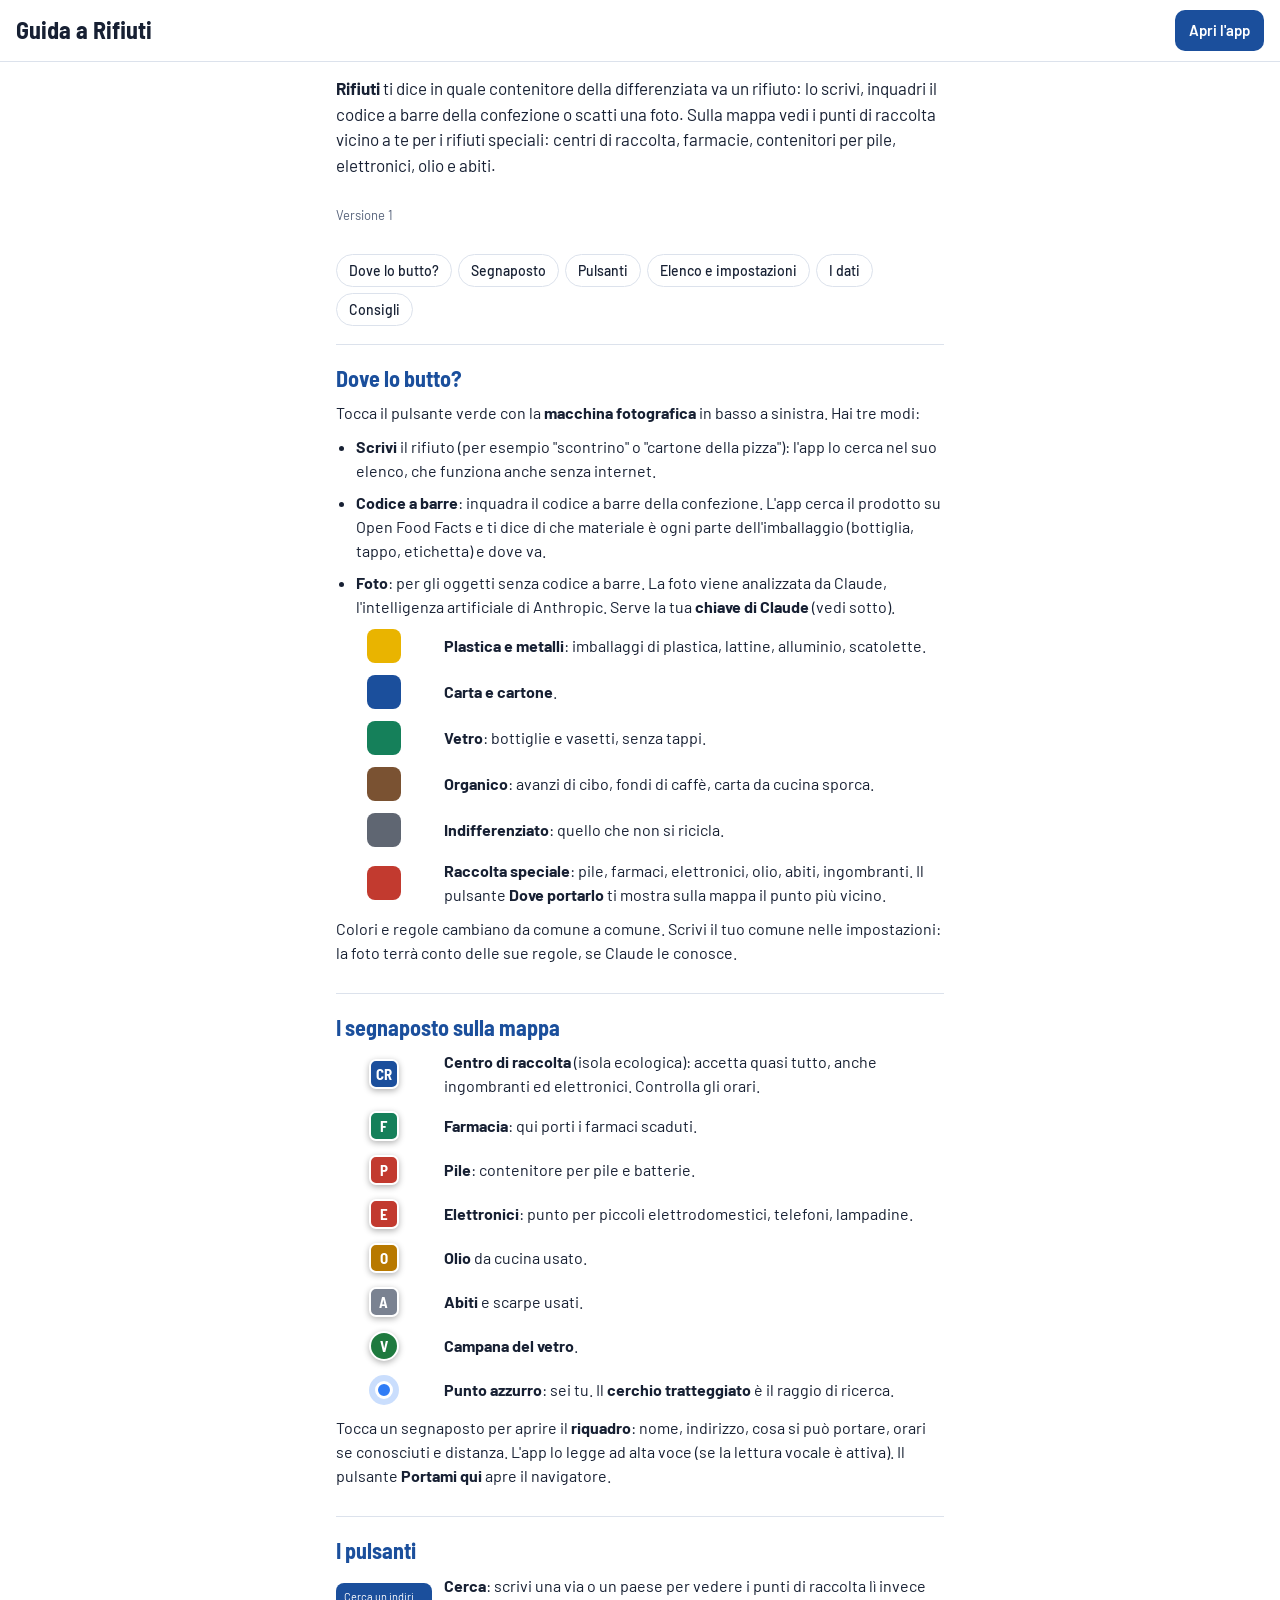
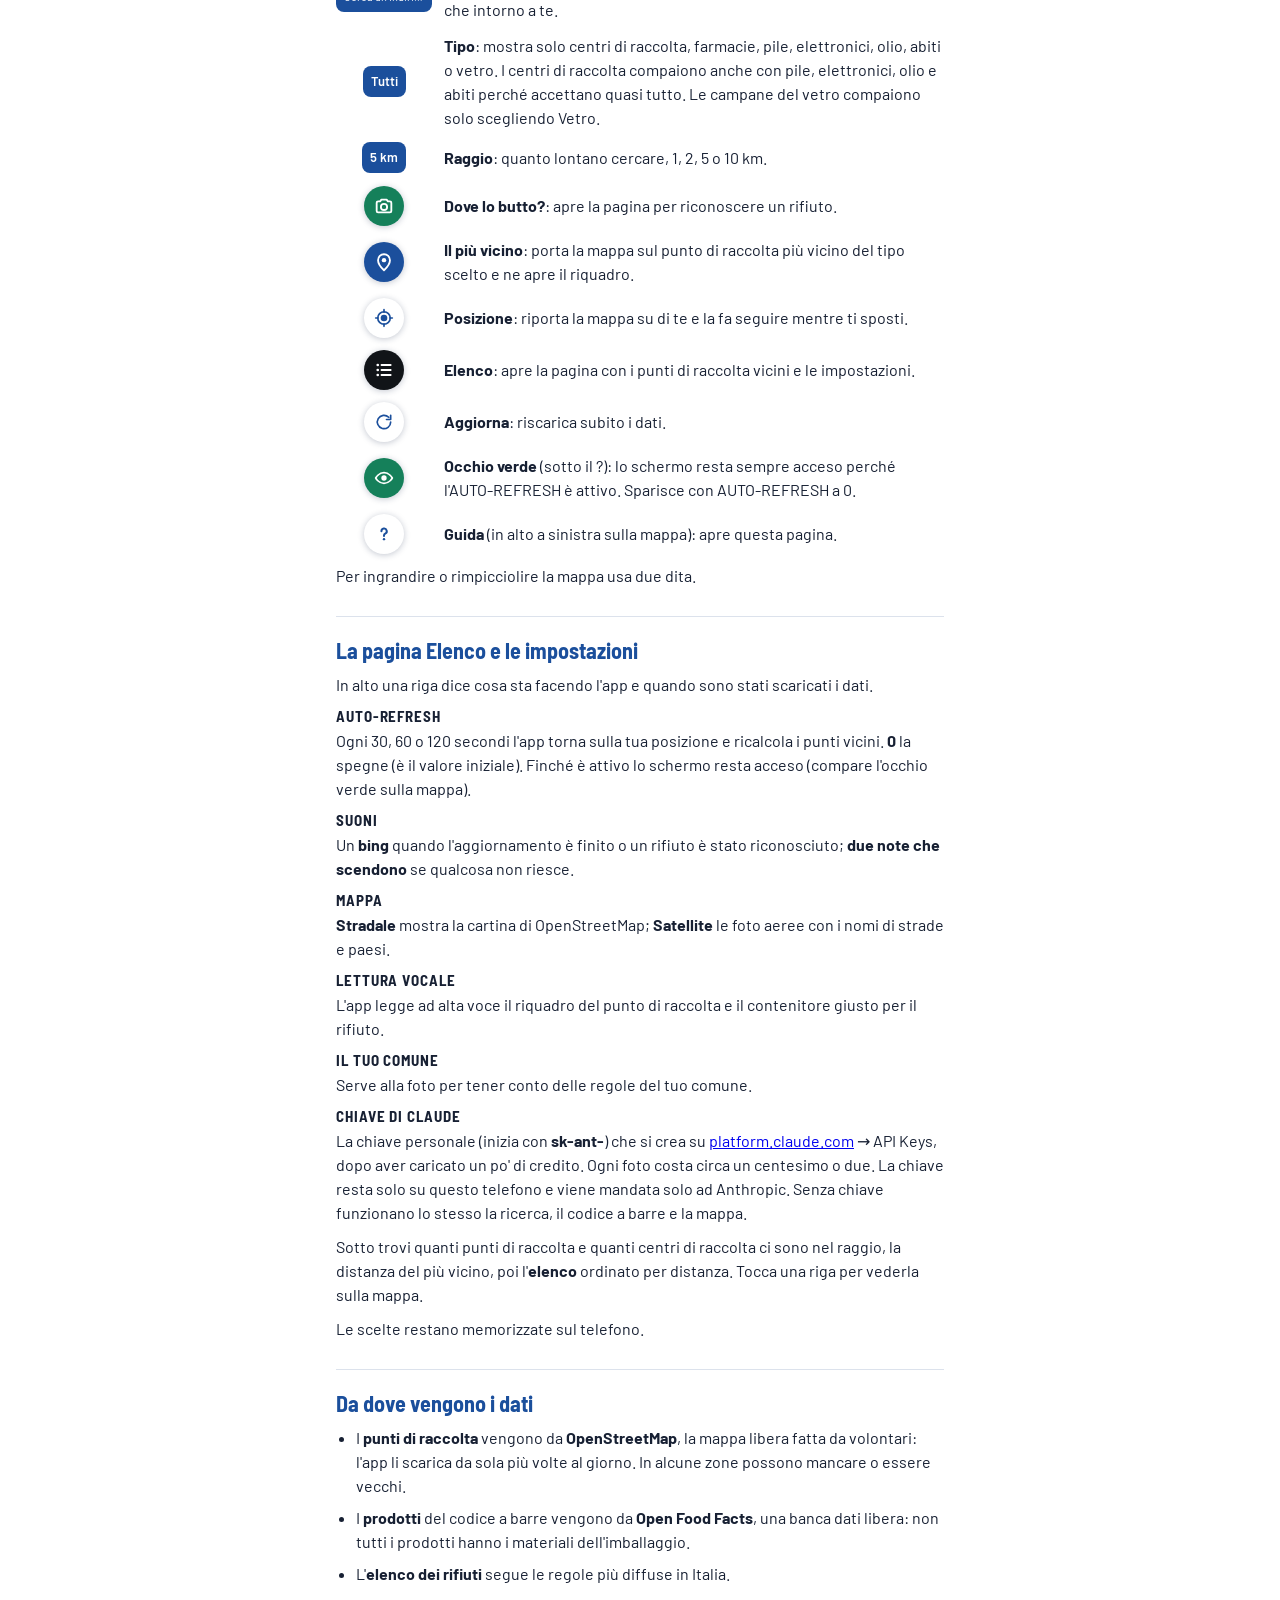
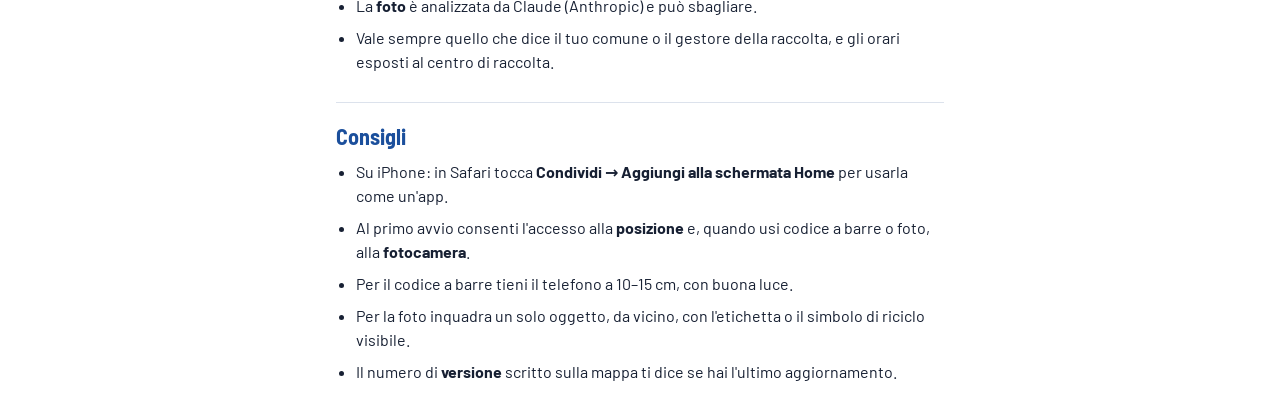
==== guida.html @ 2a696e7e "Versione 1 di Rifiuti: dove lo butto e punti di raccolta Struttura uguale a Colonnine: sito statico " ====
<!doctype html>
<html lang="it">
<head>
  <meta charset="utf-8">
  <meta name="viewport" content="width=device-width, initial-scale=1, viewport-fit=cover">
  <title>Guida a Rifiuti</title>
  <meta name="description" content="Come si usa Rifiuti: dove lo butto, segnaposto, pulsanti, impostazioni e provenienza dei dati">
  <meta name="theme-color" content="#1b4f9c">
  <link rel="icon" href="icon.svg" type="image/svg+xml">
  <link rel="apple-touch-icon" href="apple-touch-icon.png">
  <link rel="preconnect" href="https://fonts.googleapis.com">
  <link rel="preconnect" href="https://fonts.gstatic.com" crossorigin>
  <link rel="stylesheet" href="https://fonts.googleapis.com/css2?family=Barlow+Semi+Condensed:wght@600;700&family=Barlow:wght@400;500;600&display=swap">
  <link rel="stylesheet" href="style.css?v=1">
  <style>
    html, body { height: auto; }
    body { background: var(--superficie); }
    .pagina-guida .pannello-testa { position: sticky; top: 0; background: var(--superficie); z-index: 10; }
    .pagina-guida .pannello-corpo { overflow: visible; }
    .apri-app { display: inline-block; padding: 10px 14px; border-radius: 10px; background: var(--blu); color: var(--su-colore); text-decoration: none; font-weight: 600; }
  </style>
</head>
<body>
  <div class="pagina-guida">
    <header class="pannello-testa">
      <h2>Guida a Rifiuti</h2>
      <a class="apri-app" href="./">Apri l'app</a>
    </header>
    <div class="pannello-corpo guida-corpo">
        <p class="g-intro"><b>Rifiuti</b> ti dice in quale contenitore della differenziata va un rifiuto: lo scrivi, inquadri il codice a barre
          della confezione o scatti una foto. Sulla mappa vedi i punti di raccolta vicino a te per i rifiuti speciali:
          centri di raccolta, farmacie, contenitori per pile, elettronici, olio e abiti.</p>
        <p class="g-versione" id="guida-versione"></p>

        <nav class="g-indice" aria-label="Argomenti">
          <a href="#g-butto">Dove lo butto?</a><a href="#g-mappa">Segnaposto</a><a href="#g-pulsanti">Pulsanti</a>
          <a href="#g-elenco">Elenco e impostazioni</a><a href="#g-dati">I dati</a><a href="#g-consigli">Consigli</a>
        </nav>

        <section id="g-butto">
          <h3>Dove lo butto?</h3>
          <p>Tocca il pulsante verde con la <b>macchina fotografica</b> in basso a sinistra. Hai tre modi:</p>
          <ul class="g-punti">
            <li><b>Scrivi</b> il rifiuto (per esempio "scontrino" o "cartone della pizza"): l'app lo cerca nel suo elenco, che funziona anche senza internet.</li>
            <li><b>Codice a barre</b>: inquadra il codice a barre della confezione. L'app cerca il prodotto su Open Food Facts e ti dice di che materiale è ogni parte dell'imballaggio (bottiglia, tappo, etichetta) e dove va.</li>
            <li><b>Foto</b>: per gli oggetti senza codice a barre. La foto viene analizzata da Claude, l'intelligenza artificiale di Anthropic. Serve la tua <b>chiave di Claude</b> (vedi sotto).</li>
          </ul>
          <ul class="g-lista">
            <li><span class="g-segno"><span class="g-bin plastica"></span></span><div><b>Plastica e metalli</b>: imballaggi di plastica, lattine, alluminio, scatolette.</div></li>
            <li><span class="g-segno"><span class="g-bin carta"></span></span><div><b>Carta e cartone</b>.</div></li>
            <li><span class="g-segno"><span class="g-bin vetro"></span></span><div><b>Vetro</b>: bottiglie e vasetti, senza tappi.</div></li>
            <li><span class="g-segno"><span class="g-bin organico"></span></span><div><b>Organico</b>: avanzi di cibo, fondi di caffè, carta da cucina sporca.</div></li>
            <li><span class="g-segno"><span class="g-bin indiff"></span></span><div><b>Indifferenziato</b>: quello che non si ricicla.</div></li>
            <li><span class="g-segno"><span class="g-bin speciale"></span></span><div><b>Raccolta speciale</b>: pile, farmaci, elettronici, olio, abiti, ingombranti. Il pulsante <b>Dove portarlo</b> ti mostra sulla mappa il punto più vicino.</div></li>
          </ul>
          <p>Colori e regole cambiano da comune a comune. Scrivi il tuo comune nelle impostazioni: la foto terrà conto delle sue regole, se Claude le conosce.</p>
        </section>

        <section id="g-mappa">
          <h3>I segnaposto sulla mappa</h3>
          <ul class="g-lista">
            <li><span class="g-segno"><span class="mk tipo blu">CR</span></span><div><b>Centro di raccolta</b> (isola ecologica): accetta quasi tutto, anche ingombranti ed elettronici. Controlla gli orari.</div></li>
            <li><span class="g-segno"><span class="mk tipo verde">F</span></span><div><b>Farmacia</b>: qui porti i farmaci scaduti.</div></li>
            <li><span class="g-segno"><span class="mk tipo rosso">P</span></span><div><b>Pile</b>: contenitore per pile e batterie.</div></li>
            <li><span class="g-segno"><span class="mk tipo rosso">E</span></span><div><b>Elettronici</b>: punto per piccoli elettrodomestici, telefoni, lampadine.</div></li>
            <li><span class="g-segno"><span class="mk tipo giallo">O</span></span><div><b>Olio</b> da cucina usato.</div></li>
            <li><span class="g-segno"><span class="mk tipo grigio">A</span></span><div><b>Abiti</b> e scarpe usati.</div></li>
            <li><span class="g-segno"><span class="mk tipo vetro">V</span></span><div><b>Campana del vetro</b>.</div></li>
            <li><span class="g-segno"><span class="io"></span></span><div><b>Punto azzurro</b>: sei tu. Il <b>cerchio tratteggiato</b> è il raggio di ricerca.</div></li>
          </ul>
          <p>Tocca un segnaposto per aprire il <b>riquadro</b>: nome, indirizzo, cosa si può portare, orari se conosciuti e distanza.
            L'app lo legge ad alta voce (se la lettura vocale è attiva). Il pulsante <b>Portami qui</b> apre il navigatore.</p>
        </section>

        <section id="g-pulsanti">
          <h3>I pulsanti</h3>
          <ul class="g-lista">
            <li><span class="g-segno"><span class="g-barra">Cerca un indirizzo…</span></span><div><b>Cerca</b>: scrivi una via o un paese per vedere i punti di raccolta lì invece che intorno a te.</div></li>
            <li><span class="g-segno"><span class="g-barra corto">Tutti</span></span><div><b>Tipo</b>: mostra solo centri di raccolta, farmacie, pile, elettronici, olio, abiti o vetro. I centri di raccolta compaiono anche con pile, elettronici, olio e abiti perché accettano quasi tutto. Le campane del vetro compaiono solo scegliendo Vetro.</div></li>
            <li><span class="g-segno"><span class="g-barra corto">5 km</span></span><div><b>Raggio</b>: quanto lontano cercare, 1, 2, 5 o 10 km.</div></li>
            <li><span class="g-segno"><span class="g-fab verde"><svg viewBox="0 0 24 24" width="22" height="22" aria-hidden="true"><path d="M4 8.5A1.5 1.5 0 0 1 5.5 7h2.2l1.5-2h5.6l1.5 2h2.2A1.5 1.5 0 0 1 20 8.5v9a1.5 1.5 0 0 1-1.5 1.5h-13A1.5 1.5 0 0 1 4 17.5z" fill="none" stroke="currentColor" stroke-width="2" stroke-linejoin="round"/><circle cx="12" cy="13" r="3.4" fill="none" stroke="currentColor" stroke-width="2"/></svg></span></span><div><b>Dove lo butto?</b>: apre la pagina per riconoscere un rifiuto.</div></li>
            <li><span class="g-segno"><span class="g-fab blu"><svg viewBox="0 0 24 24" width="22" height="22" aria-hidden="true"><path d="M12 21s-6.5-6.1-6.5-11a6.5 6.5 0 0 1 13 0c0 4.9-6.5 11-6.5 11z" fill="none" stroke="currentColor" stroke-width="2" stroke-linejoin="round"/><circle cx="12" cy="10" r="2.4" fill="currentColor"/></svg></span></span><div><b>Il più vicino</b>: porta la mappa sul punto di raccolta più vicino del tipo scelto e ne apre il riquadro.</div></li>
            <li><span class="g-segno"><span class="g-fab"><svg viewBox="0 0 24 24" width="20" height="20" aria-hidden="true"><circle cx="12" cy="12" r="4" fill="currentColor"/><path d="M12 2v3M12 19v3M2 12h3M19 12h3" stroke="currentColor" stroke-width="2" stroke-linecap="round"/><circle cx="12" cy="12" r="7.5" fill="none" stroke="currentColor" stroke-width="2"/></svg></span></span><div><b>Posizione</b>: riporta la mappa su di te e la fa seguire mentre ti sposti.</div></li>
            <li><span class="g-segno"><span class="g-fab nero"><svg viewBox="0 0 24 24" width="20" height="20" aria-hidden="true"><path d="M9 6h11M9 12h11M9 18h11" stroke="currentColor" stroke-width="2.2" stroke-linecap="round"/><circle cx="4.5" cy="6" r="1.6" fill="currentColor"/><circle cx="4.5" cy="12" r="1.6" fill="currentColor"/><circle cx="4.5" cy="18" r="1.6" fill="currentColor"/></svg></span></span><div><b>Elenco</b>: apre la pagina con i punti di raccolta vicini e le impostazioni.</div></li>
            <li><span class="g-segno"><span class="g-fab"><svg viewBox="0 0 24 24" width="20" height="20" aria-hidden="true"><path d="M20 12a8 8 0 1 1-2.34-5.66M20 4v5h-5" fill="none" stroke="currentColor" stroke-width="2" stroke-linecap="round" stroke-linejoin="round"/></svg></span></span><div><b>Aggiorna</b>: riscarica subito i dati.</div></li>
            <li><span class="g-segno"><span class="g-fab occhio"><svg viewBox="0 0 24 24" width="20" height="20" aria-hidden="true"><path d="M2 12s3.6-6.5 10-6.5S22 12 22 12s-3.6 6.5-10 6.5S2 12 2 12Z" fill="none" stroke="currentColor" stroke-width="2" stroke-linejoin="round"/><circle cx="12" cy="12" r="3.2" fill="currentColor"/></svg></span></span><div><b>Occhio verde</b> (sotto il ?): lo schermo resta sempre acceso perché l'AUTO-REFRESH è attivo. Sparisce con AUTO-REFRESH a 0.</div></li>
            <li><span class="g-segno"><span class="g-fab"><svg viewBox="0 0 24 24" width="22" height="22" aria-hidden="true"><path d="M9.2 9a2.9 2.9 0 1 1 4.1 2.6c-.8.4-1.3 1.1-1.3 2v.6" fill="none" stroke="currentColor" stroke-width="2.2" stroke-linecap="round"/><circle cx="12" cy="17.6" r="1.3" fill="currentColor"/></svg></span></span><div><b>Guida</b> (in alto a sinistra sulla mappa): apre questa pagina.</div></li>
          </ul>
          <p>Per ingrandire o rimpicciolire la mappa usa due dita.</p>
        </section>

        <section id="g-elenco">
          <h3>La pagina Elenco e le impostazioni</h3>
          <p>In alto una riga dice cosa sta facendo l'app e quando sono stati scaricati i dati.</p>
          <dl class="g-def">
            <dt>AUTO-REFRESH</dt>
            <dd>Ogni 30, 60 o 120 secondi l'app torna sulla tua posizione e ricalcola i punti vicini. <b>0</b> la spegne (è il valore iniziale).
              Finché è attivo lo schermo resta acceso (compare l'occhio verde sulla mappa).</dd>
            <dt>SUONI</dt>
            <dd>Un <b>bing</b> quando l'aggiornamento è finito o un rifiuto è stato riconosciuto; <b>due note che scendono</b> se qualcosa non riesce.</dd>
            <dt>MAPPA</dt>
            <dd><b>Stradale</b> mostra la cartina di OpenStreetMap; <b>Satellite</b> le foto aeree con i nomi di strade e paesi.</dd>
            <dt>LETTURA VOCALE</dt>
            <dd>L'app legge ad alta voce il riquadro del punto di raccolta e il contenitore giusto per il rifiuto.</dd>
            <dt>IL TUO COMUNE</dt>
            <dd>Serve alla foto per tener conto delle regole del tuo comune.</dd>
            <dt>CHIAVE DI CLAUDE</dt>
            <dd>La chiave personale (inizia con <b>sk-ant-</b>) che si crea su <a href="https://platform.claude.com/" target="_blank" rel="noopener">platform.claude.com</a>
              → API Keys, dopo aver caricato un po' di credito. Ogni foto costa circa un centesimo o due. La chiave resta solo su questo telefono
              e viene mandata solo ad Anthropic. Senza chiave funzionano lo stesso la ricerca, il codice a barre e la mappa.</dd>
          </dl>
          <p>Sotto trovi quanti punti di raccolta e quanti centri di raccolta ci sono nel raggio, la distanza del più vicino, poi l'<b>elenco</b>
            ordinato per distanza. Tocca una riga per vederla sulla mappa.</p>
          <p>Le scelte restano memorizzate sul telefono.</p>
        </section>

        <section id="g-dati">
          <h3>Da dove vengono i dati</h3>
          <ul class="g-punti">
            <li>I <b>punti di raccolta</b> vengono da <b>OpenStreetMap</b>, la mappa libera fatta da volontari: l'app li scarica da sola più volte al giorno.
              In alcune zone possono mancare o essere vecchi.</li>
            <li>I <b>prodotti</b> del codice a barre vengono da <b>Open Food Facts</b>, una banca dati libera: non tutti i prodotti hanno i materiali dell'imballaggio.</li>
            <li>L'<b>elenco dei rifiuti</b> segue le regole più diffuse in Italia.</li>
            <li>La <b>foto</b> è analizzata da Claude (Anthropic) e può sbagliare.</li>
            <li>Vale sempre quello che dice il tuo comune o il gestore della raccolta, e gli orari esposti al centro di raccolta.</li>
          </ul>
        </section>

        <section id="g-consigli">
          <h3>Consigli</h3>
          <ul class="g-punti">
            <li>Su iPhone: in Safari tocca <b>Condividi → Aggiungi alla schermata Home</b> per usarla come un'app.</li>
            <li>Al primo avvio consenti l'accesso alla <b>posizione</b> e, quando usi codice a barre o foto, alla <b>fotocamera</b>.</li>
            <li>Per il codice a barre tieni il telefono a 10–15 cm, con buona luce.</li>
            <li>Per la foto inquadra un solo oggetto, da vicino, con l'etichetta o il simbolo di riciclo visibile.</li>
            <li>Il numero di <b>versione</b> scritto sulla mappa ti dice se hai l'ultimo aggiornamento.</li>
          </ul>
        </section>
      </div>
  </div>
  <script src="config.js?v=1"></script>
  <script>document.getElementById("guida-versione").textContent = "Versione " + (window.RIFIUTI_CONFIG.versione || "");</script>
  <!-- Statistiche d'uso anonime, senza cookie: https://rifiuti.goatcounter.com -->
  <script data-goatcounter="https://rifiuti.goatcounter.com/count" async src="https://gc.zgo.at/count.js"></script>
</body>
</html>
---- style.css ----
/* Rifiuti – stesso aspetto di Distributori, Colonnine e PostoLibero: mappa a tutto schermo con pulsanti tondi,
   le pagine Elenco, Dove lo butto? e Guida sono a tutto schermo. Palette della segnaletica stradale italiana. */
:root {
  --blu: #1b4f9c;
  --blu-scuro: #143c78;
  --libero: #15805a;
  --attenzione: #b87900;
  --pieno: #c23a2f;
  --osm: #5a6a86;
  --grigio: #7a8291;
  --bg: #f3f5f9;
  --superficie: #ffffff;
  --testo: #172033;
  --testo-2: #56627a;
  --bordo: #dce2ec;
  --ombra: 0 6px 24px rgba(20, 35, 70, .16);
  --font-display: "Barlow Semi Condensed", "Arial Narrow", system-ui, sans-serif;
  --font-body: "Barlow", system-ui, -apple-system, "Segoe UI", Roboto, sans-serif;
  --r: 14px;
  --su-colore: #ffffff;
  --barra: #1b4f9c;
  /* contenitori della differenziata (colori più diffusi in Italia) */
  --b-plastica: #e9b400;
  --b-plastica-testo: #2a2100;
  --b-carta: #1b4f9c;
  --b-vetro: #15805a;
  --b-organico: #7a5232;
  --b-indiff: #5f6672;
  --b-speciale: #c23a2f;
  color-scheme: light;
}
@media (prefers-color-scheme: dark) {
  :root {
    --blu: #4f86dc;
    --blu-scuro: #3a6fc2;
    --libero: #3fbf8a;
    --attenzione: #e3a82d;
    --pieno: #ec6a5f;
    --osm: #93a2bf;
    --grigio: #8e97a6;
    --bg: #0f1522;
    --superficie: #182132;
    --testo: #e8edf6;
    --testo-2: #9eabc2;
    --bordo: #2a3650;
    --ombra: 0 6px 24px rgba(0, 0, 0, .45);
    --su-colore: #0c1220;
    --barra: #19386a;
    --b-plastica: #e3b521;
    --b-carta: #3f74c4;
    --b-vetro: #2f9a69;
    --b-organico: #94653f;
    --b-indiff: #737b88;
    --b-speciale: #d6503f;
    color-scheme: dark;
  }
  .mappa:not(.satellite) .leaflet-tile-pane { filter: brightness(.72) contrast(1.1) saturate(.7); }
}

* { box-sizing: border-box; }
html, body { height: 100%; margin: 0; }
body {
  background: var(--bg);
  color: var(--testo);
  font: 15px/1.4 var(--font-body);
  -webkit-font-smoothing: antialiased;
}
[hidden] { display: none !important; }
.sr-only { position: absolute; width: 1px; height: 1px; overflow: hidden; clip: rect(0 0 0 0); white-space: nowrap; }
button { font: inherit; color: inherit; cursor: pointer; }
:focus-visible { outline: 3px solid var(--blu); outline-offset: 2px; }

.app { display: flex; flex-direction: column; height: 100%; }

/* ---- Barra superiore ---- */
.topbar {
  display: flex; align-items: center; gap: 10px;
  padding: calc(8px + env(safe-area-inset-top, 0px)) 16px 8px;
  background: var(--barra); color: #fff;
  z-index: 1000;
}
.brand { display: flex; align-items: center; gap: 8px; flex: none; }
.p-sign {
  display: grid; place-items: center;
  width: 34px; height: 34px; border-radius: 7px;
  border: 2px solid #fff; font: 700 24px/1 var(--font-display);
}
.brand-name { font: 700 20px/1 var(--font-display); letter-spacing: .01em; }
.cerca { flex: 1; min-width: 0; }
.cerca input, .raggio select, .carb select {
  width: 100%; height: 38px; border: 0; border-radius: 10px;
  padding: 0 12px; font: 500 15px var(--font-body);
  background: rgba(255,255,255,.16); color: #fff;
}
.cerca input::placeholder { color: rgba(255,255,255,.75); }
.cerca input:focus, .raggio select:focus, .carb select:focus { background: #fff; color: #172033; outline: none; }
.raggio select, .carb select { width: auto; padding-right: 8px; font-variant-numeric: tabular-nums; }
.raggio select option, .carb select option { color: #172033; }
.carb select { font-weight: 700; }
@media (max-width: 480px) {
  .topbar { gap: 8px; padding-left: 12px; padding-right: 12px; }
  .raggio select, .carb select { padding: 0 6px; }
}
.p-sign svg { display: block; }
@media (max-width: 480px) { .brand-name { display: none; } }

/* ---- Corpo ---- */
.corpo { position: relative; flex: 1; min-height: 0; }
.mappa { position: absolute; inset: 0; background: var(--bg); }
.filigrana {
  position: absolute; inset: 0; z-index: 850;
  overflow: hidden; pointer-events: none; user-select: none;
}
.filigrana span {
  font: 700 var(--fil-size, 64px)/1 var(--font-display);
  letter-spacing: .08em; white-space: nowrap;
  color: var(--pieno); opacity: .22;
  position: absolute; left: 50%; top: 50%;
  transform: translate(-50%, -50%) rotate(var(--fil-ang, 60deg));
}

.fab-col {
  position: absolute; right: 16px; top: 16px; z-index: 900;
  display: flex; flex-direction: column; align-items: center; gap: 12px;
}
.fab {
  position: relative;
  width: 48px; height: 48px; border-radius: 50%; border: 0;
  display: grid; place-items: center;
  background: var(--superficie); color: var(--blu); box-shadow: var(--ombra);
}
.fab-nero { background: #111418; color: #fff; box-shadow: 0 0 0 2px rgba(255,255,255,.85), var(--ombra); }
.fab-sx {
  position: absolute; left: 16px; top: 16px; z-index: 900;
  display: flex; flex-direction: column; align-items: center; gap: 12px;
}
/* Occhio verde: schermo tenuto acceso (Wake Lock) mentre l'auto-refresh è attivo */
.fab-occhio { width: 40px; height: 40px; background: var(--libero); color: #fff; }
.g-fab.occhio { background: var(--libero); color: #fff; }
.fab-azioni {
  position: absolute; left: 16px; bottom: calc(24px + env(safe-area-inset-bottom, 0px)); z-index: 900;
  display: flex; flex-direction: column; align-items: center; gap: 14px;
}
.fab-verde { width: 60px; height: 60px; background: var(--libero); color: var(--su-colore); }
.fab-rosso { width: 60px; height: 60px; background: var(--pieno); color: var(--su-colore); --rosso-icona: var(--pieno); }
.fab-blu { width: 60px; height: 60px; background: var(--blu); color: var(--su-colore); }
.fab-verde .euro { font: 700 30px/1 var(--font-display); }
.fab:disabled { opacity: .5; cursor: default; }
.badge {
  position: absolute; top: -4px; right: -4px;
  min-width: 20px; height: 20px; padding: 0 5px; border-radius: 10px;
  background: var(--libero); color: #fff; border: 2px solid #111418;
  font: 700 11px/16px var(--font-body); font-variant-numeric: tabular-nums; text-align: center;
}
.fab.gira svg { animation: gira 1s linear infinite; }
@keyframes gira { to { transform: rotate(360deg); } }

/* ---- Pagina elenco (a tutto schermo) ---- */
.pannello {
  position: fixed; inset: 0; z-index: 1500;
  display: flex; flex-direction: column;
  background: var(--superficie);
  animation: entra .2s ease-out;
}
@keyframes entra { from { transform: translateY(24px); opacity: 0; } to { transform: none; opacity: 1; } }
.pannello-testa {
  display: flex; align-items: center; justify-content: space-between; gap: 12px;
  padding: calc(10px + env(safe-area-inset-top, 0px)) 16px 10px;
  border-bottom: 1px solid var(--bordo);
}
.pannello-testa h2 { margin: 0; font: 700 24px/1.1 var(--font-display); }
.chiudi {
  width: 44px; height: 44px; border-radius: 50%; border: 0;
  display: grid; place-items: center; background: var(--bg); color: var(--testo);
}
.pannello-corpo > * { flex-shrink: 0; }
.pannello-corpo {
  flex: 1; min-height: 0; overflow-y: auto;
  display: flex; flex-direction: column; gap: 14px;
  padding: 14px 16px calc(16px + env(safe-area-inset-bottom, 0px));
  width: 100%; max-width: 640px; margin-inline: auto;
}

.stato { font-size: 13px; color: var(--testo-2); min-height: 18px; }
.auto {
  display: flex; align-items: center; justify-content: space-between; gap: 12px;
  padding: 10px 12px; border-radius: 10px; background: var(--bg);
}
.auto span { font: 700 15px/1 var(--font-display); letter-spacing: .06em; }
.auto select {
  height: 36px; padding: 0 10px; border-radius: 8px; border: 1px solid var(--bordo);
  background: var(--superficie); color: var(--testo); font: 600 15px var(--font-body);
  font-variant-numeric: tabular-nums;
}
.segn-box { display: flex; align-items: center; gap: 4px; }
.segn-box .mk.segn { position: relative; flex: none; }
.segn-eta {
  font: 700 12px/1 var(--font-body); font-variant-numeric: tabular-nums; white-space: nowrap;
  padding: 3px 6px; border-radius: 9px;
  background: var(--superficie); color: var(--libero); box-shadow: 0 1px 4px rgba(0,0,0,.25);
}
.stato.errore { color: var(--pieno); font-weight: 600; }

.sommario { display: grid; grid-template-columns: repeat(3, 1fr); gap: 8px; }
.kpi {
  display: flex; flex-direction: column; gap: 2px;
  padding: 8px 10px; border-radius: 10px; background: var(--bg);
}
.kpi b { font: 700 26px/1 var(--font-display); font-variant-numeric: tabular-nums; }
.kpi span { font-size: 11.5px; line-height: 1.2; color: var(--testo-2); }
.kpi-reale b { color: var(--libero); }
.kpi-segn b { color: var(--libero); }
.kpi-osm b { color: var(--blu); }
.kpi small { font: 600 13px var(--font-body); }

.btn {
  height: 46px; border-radius: 12px; border: 0;
  font: 600 15px var(--font-body);
  display: flex; align-items: center; justify-content: center; gap: 8px;
  padding: 0 10px; text-align: center; line-height: 1.1;
}
.btn-occupato { background: var(--bg); color: var(--testo); border: 1px solid var(--bordo); }
.btn:disabled { opacity: .5; cursor: default; }

.filtri { display: flex; gap: 6px; flex-wrap: wrap; }
.chip {
  border: 1px solid var(--bordo); background: transparent;
  border-radius: 999px; padding: 5px 12px; font-size: 13.5px; font-weight: 500;
}
.chip[aria-pressed="true"] { background: var(--blu); border-color: var(--blu); color: var(--su-colore); }
.filtri .sep { width: 1px; background: var(--bordo); margin: 2px 4px; }

/* ---- Lista ---- */
.lista { list-style: none; margin: 0; padding: 0; }
.voce {
  display: grid; grid-template-columns: 80px 1fr auto; gap: 12px; align-items: center;
  padding: 10px 4px; border-bottom: 1px solid var(--bordo); cursor: pointer;
}
.voce:hover { background: var(--bg); }
.voce:last-child { border-bottom: 0; }
.icona {
  width: 40px; height: 40px; border-radius: 9px; justify-self: center;
  display: grid; place-items: center;
  font: 700 20px/1 var(--font-display); color: var(--su-colore); background: var(--osm);
}
.icona.libero { background: var(--libero); }
.icona.quasi-pieno { background: var(--attenzione); }
.icona.pieno { background: var(--pieno); }
.icona.parcheggio, .icona.blu { background: var(--blu); }
.icona.largo { width: 80px; height: 40px; }
.icona.prezzo { width: 80px; height: 40px; font-size: 21px; font-variant-numeric: tabular-nums; }
.icona.economico { background: var(--libero); }
.icona.medio { background: var(--attenzione); }
.icona.caro { background: var(--pieno); }
.icona.nd { background: var(--grigio); }
.icona.vecchio { opacity: .6; }
.icona.verde { background: var(--libero); }
.icona.segnalato { background: var(--libero); border-radius: 50%; }
.icona .num { font-size: 17px; font-variant-numeric: tabular-nums; }
.voce-testo { min-width: 0; }
.voce-titolo { font-weight: 600; white-space: nowrap; overflow: hidden; text-overflow: ellipsis; }
.voce-meta { font-size: 13px; color: var(--testo-2); display: flex; flex-wrap: wrap; gap: 2px 10px; }
.tag { font-size: 12px; font-weight: 600; }
.tag.gratis { color: var(--libero); }
.tag.reale { color: var(--libero); }
.tag.pieno { color: var(--pieno); }
.tag.quasi-pieno { color: var(--attenzione); }
.tag.vecchio { color: var(--pieno); }
.tag.autostrada { color: #fff; background: #1f7a3f; padding: 0 6px; border-radius: 4px; }
.voce-dist { text-align: right; font-variant-numeric: tabular-nums; }
.voce-dist b { display: block; font: 700 17px/1.1 var(--font-display); }
.voce-dist small { color: var(--testo-2); font-size: 12px; }
.vuoto { padding: 18px 4px; color: var(--testo-2); font-size: 14px; }

.fonti { font-size: 11.5px; color: var(--testo-2); line-height: 1.35; }
.fonti a { color: inherit; }

/* ---- Marker sulla mappa ---- */
.mk {
  display: grid; place-items: center;
  width: 30px; height: 30px; border-radius: 7px;
  font: 700 16px/1 var(--font-display); color: #fff;
  background: var(--blu); border: 2px solid #fff;
  box-shadow: 0 2px 6px rgba(0,0,0,.3);
}
.mk.reale { width: auto; min-width: 30px; padding: 0 5px; font-variant-numeric: tabular-nums; }
.mk.blu { background: var(--blu); }
.mk.largo { width: 60px; height: 30px; }
.mk.verde { background: var(--libero); }
.mk.libero { background: var(--libero); }
.mk.quasi-pieno { background: var(--attenzione); }
.mk.pieno { background: var(--pieno); }
.mk.stallo { width: 14px; height: 14px; border-radius: 3px; border-width: 1.5px; font-size: 0; }
/* Rettangolo con il prezzo, colore per fascia di prezzo in zona */
.mk.prezzo { width: auto; min-width: 58px; height: 30px; padding: 0 6px; font-size: 17px; font-variant-numeric: tabular-nums; }
.mk.economico { background: var(--libero); }
.mk.medio { background: var(--attenzione); }
.mk.caro { background: var(--pieno); }
.mk.nd { width: 18px; height: 18px; border-radius: 5px; background: var(--grigio); font-size: 0; }
.mk.vecchio { border-style: dashed; opacity: .7; }
.mk.top { box-shadow: 0 0 0 3px var(--libero), 0 2px 8px rgba(0,0,0,.4); }
.mk.segn { width: 22px; height: 22px; border-radius: 50%; font-size: 0; background: var(--libero); }
.mk.segn.occupato { background: var(--pieno); }
.mk.segn.libero::after {
  content: ""; position: absolute; width: 22px; height: 22px; border-radius: 50%;
  border: 2px solid var(--libero); animation: pulsa 2s ease-out infinite;
}
@keyframes pulsa { from { transform: scale(1); opacity: .9; } to { transform: scale(2.2); opacity: 0; } }
.io {
  width: 18px; height: 18px; border-radius: 50%;
  background: #2f7cf6; border: 3px solid #fff; box-shadow: 0 0 0 6px rgba(47,124,246,.25);
}

.leaflet-popup-content { font: 20px/1.35 var(--font-body); margin: 16px 18px; }
.leaflet-container a.leaflet-popup-close-button {
  width: 44px; height: 44px; font: 400 34px/42px var(--font-body); color: var(--testo-2);
}
.leaflet-popup-content-wrapper { border-radius: 16px; }
.leaflet-popup-content-wrapper, .leaflet-popup-tip { background: var(--superficie); color: var(--testo); }
.pop h3 { margin: 0 40px 6px 0; font: 700 26px/1.15 var(--font-display); color: var(--testo); }
.pop p { margin: 4px 0; color: var(--testo-2); }
.pop a { color: var(--blu); font-weight: 600; }
.pop .pop-prezzo { margin: 8px 0; color: var(--testo); }
.pop .pop-prezzo b { font: 700 34px/1 var(--font-display); font-variant-numeric: tabular-nums; }
.pop .pop-prezzo.economico b { color: var(--libero); }
.pop .pop-prezzo.medio b { color: var(--attenzione); }
.pop .pop-prezzo.caro b { color: var(--pieno); }
.pop .avviso { color: var(--pieno); font-weight: 600; }
.pop-tab { width: 100%; border-collapse: collapse; font-size: 17px; margin: 6px 0; font-variant-numeric: tabular-nums; }
.pop-tab th { text-align: left; font: 700 13px var(--font-body); color: var(--testo-2); padding: 2px 4px; }
.pop-tab td { padding: 4px; border-top: 1px solid var(--bordo); color: var(--testo); }
.pop-tab td:not(:first-child), .pop-tab th:not(:first-child) { text-align: right; }
.pop-tab tr.scelto td { font-weight: 700; }
.pop .fonte { font-size: 14px; }
.pop .pop-vai {
  display: block; margin-top: 14px; padding: 14px 16px; border-radius: 12px;
  background: var(--blu); color: var(--su-colore); text-align: center; text-decoration: none;
  font: 700 20px/1.1 var(--font-body);
}

/* ---- Toast ---- */
.toast {
  position: fixed; left: 50%; bottom: calc(176px + env(safe-area-inset-bottom, 0px)); transform: translateX(-50%);
  z-index: 2000; max-width: calc(100% - 32px);
  background: var(--testo); color: var(--bg);
  padding: 10px 16px; border-radius: 10px; font-weight: 500; box-shadow: var(--ombra);
}

@media (prefers-reduced-motion: reduce) {
  .mk.segn.libero::after, .fab.gira svg { animation: none; }
  .pannello { animation: none; }
}

/* ---- Guida ---- */
.pannello.guida { z-index: 1600; }
.guida-corpo { gap: 18px; font-size: 16px; line-height: 1.5; }
.guida-corpo h3 { margin: 6px 0 10px; font: 700 22px/1.2 var(--font-display); color: var(--blu); }
.guida-corpo p { margin: 0 0 10px; }
.guida-corpo section { scroll-margin-top: 12px; border-top: 1px solid var(--bordo); padding-top: 14px; }
.g-intro { font-size: 17px; }
.g-versione { color: var(--testo-2); font-size: 13px; }
.g-indice { display: flex; flex-wrap: wrap; gap: 6px; }
.g-indice a {
  border: 1px solid var(--bordo); border-radius: 999px; padding: 5px 12px;
  color: var(--testo); text-decoration: none; font-size: 14px; font-weight: 500;
}
.g-lista { list-style: none; margin: 0 0 10px; padding: 0; display: flex; flex-direction: column; gap: 12px; }
.g-lista li { display: grid; grid-template-columns: 96px 1fr; gap: 12px; align-items: center; }
.g-lista li > div { min-width: 0; }
.g-segno { display: flex; justify-content: center; align-items: center; min-height: 32px; }
.g-segno .mk { position: relative; }
.g-linea { display: block; width: 64px; height: 6px; border-radius: 3px; background: #1b4f9c; opacity: .6; }
.g-barra {
  display: block; max-width: 96px; padding: 6px 8px; border-radius: 8px; background: var(--barra); color: #fff;
  font-size: 11px; white-space: nowrap; overflow: hidden; text-overflow: ellipsis;
}
.g-barra.corto { font-size: 13px; font-weight: 600; }
.g-fab {
  width: 40px; height: 40px; border-radius: 50%; display: grid; place-items: center;
  background: var(--superficie); color: var(--blu); box-shadow: 0 1px 6px rgba(20,35,70,.25);
}
.g-fab.nero { background: #111418; color: #fff; }
.g-fab.verde { background: var(--libero); color: var(--su-colore); }
.g-fab.rosso { background: var(--pieno); color: var(--su-colore); }
.g-fab.blu { background: var(--blu); color: var(--su-colore); }
.g-def { margin: 0 0 10px; }
.g-def dt { font: 700 15px/1.2 var(--font-display); letter-spacing: .06em; margin-top: 10px; }
.g-def dd { margin: 4px 0 0; }
.g-punti { margin: 0 0 10px; padding-left: 20px; display: flex; flex-direction: column; gap: 8px; }
.link-guida {
  align-self: flex-start; border: 0; background: none; padding: 4px 0;
  color: var(--blu); font-weight: 600; font-size: 15px;
}

/* ---- Rifiuti ---- */
.fab-verde { color: #fff; }
/* Segnaposto dei punti di raccolta: quadrato con la sigla del tipo */
.mk.tipo { width: auto; min-width: 30px; height: 30px; padding: 0 5px; font-size: 15px; letter-spacing: .02em; }
.mk.tipo.blu { background: var(--blu); }
.mk.tipo.verde { background: var(--libero); }
.mk.tipo.rosso { background: var(--pieno); }
.mk.tipo.giallo { background: var(--attenzione); }
.mk.tipo.grigio { background: var(--grigio); }
.mk.tipo.vetro { background: #1f7a3f; border-radius: 50%; }
.mk.tipo.centro { min-width: 40px; height: 34px; font-size: 17px; }
.mk.tipo.vicino { box-shadow: 0 0 0 3px var(--libero), 0 2px 8px rgba(0,0,0,.4); }
.icona.tipo { font-size: 17px; }
.icona.blu { background: var(--blu); }
.icona.rosso { background: var(--pieno); }
.icona.giallo { background: var(--attenzione); }
.icona.grigio { background: var(--grigio); }
.icona.vetro { background: #1f7a3f; border-radius: 50%; }
.voce { grid-template-columns: 48px 1fr auto; }
.pop .pop-accetta { color: var(--testo); }
.pop .pop-orari { font-size: 16px; }
.kpi-segn b { color: var(--blu); }

.auto-colonna { flex-direction: column; align-items: stretch; gap: 6px; }
.auto-colonna input {
  height: 40px; padding: 0 10px; border-radius: 8px; border: 1px solid var(--bordo);
  background: var(--superficie); color: var(--testo); font: 500 16px var(--font-body); width: 100%;
}
.auto-colonna .nota { margin: 0; font-size: 12.5px; color: var(--testo-2); }
.auto-colonna .nota.ok { color: var(--libero); font-weight: 600; }

/* Pagina "Dove lo butto?" */
.cerca-rifiuto input {
  width: 100%; height: 48px; border-radius: 12px; border: 2px solid var(--bordo);
  padding: 0 14px; font: 500 17px var(--font-body); background: var(--bg); color: var(--testo);
}
.cerca-rifiuto input:focus { border-color: var(--blu); outline: none; }
.suggerimenti { list-style: none; margin: -6px 0 0; padding: 0; border: 1px solid var(--bordo); border-radius: 12px; overflow: hidden; }
.suggerimenti li { display: flex; align-items: center; gap: 10px; padding: 11px 12px; border-top: 1px solid var(--bordo); cursor: pointer; }
.suggerimenti li:first-child { border-top: 0; }
.suggerimenti li:hover, .suggerimenti li:focus-visible { background: var(--bg); }
.suggerimenti li b { flex: 1; min-width: 0; font-weight: 600; }
.suggerimenti li small { color: var(--testo-2); font-size: 13px; white-space: nowrap; }
.suggerimenti .vuoto { cursor: default; color: var(--testo-2); }
.pallino { width: 14px; height: 14px; border-radius: 4px; flex: none; background: var(--b-indiff); }

.camera { position: relative; border-radius: 14px; overflow: hidden; background: #000; aspect-ratio: 4 / 3; max-width: 100%; }
.camera video { width: 100%; height: 100%; object-fit: cover; display: block; }
.mirino {
  position: absolute; left: 12%; right: 12%; top: 30%; bottom: 30%;
  border: 3px solid rgba(255,255,255,.9); border-radius: 10px; box-shadow: 0 0 0 999px rgba(0,0,0,.25);
}
.mirino::after {
  content: ""; position: absolute; left: 4%; right: 4%; top: 50%; height: 2px; background: var(--pieno);
  animation: scansiona 1.6s ease-in-out infinite alternate;
}
@keyframes scansiona { from { transform: translateY(-38px); } to { transform: translateY(38px); } }
.camera.foto .mirino { display: none; }
.camera-aiuto {
  position: absolute; left: 0; right: 0; bottom: 8px; margin: 0; text-align: center;
  color: #fff; font: 600 15px var(--font-body); text-shadow: 0 1px 3px rgba(0,0,0,.8);
}
.azioni-camera { display: grid; grid-template-columns: 1fr 1fr; gap: 10px; }
.btn-grande { height: 54px; font-size: 17px; font-weight: 700; }
.btn-blu { background: var(--blu); color: var(--su-colore); }
.btn-verde { background: var(--libero); color: var(--su-colore); }
.btn-blu.attivo { background: var(--pieno); }

/* Scheda del rifiuto */
.scheda { border-radius: 16px; overflow: hidden; border: 1px solid var(--bordo); background: var(--superficie); animation: entra .2s ease-out; }
.scheda-testa { padding: 14px 16px 12px; color: #fff; background: var(--b-indiff); }
.scheda-testa .eyebrow { font: 700 13px/1.2 var(--font-display); letter-spacing: .08em; text-transform: uppercase; opacity: .9; }
.scheda-testa .bidone { font: 700 30px/1.05 var(--font-display); margin-top: 2px; }
.scheda-testa .oggetto { font-size: 16px; margin-top: 4px; }
.scheda-corpo { padding: 12px 16px 16px; display: flex; flex-direction: column; gap: 10px; font-size: 16px; }
.scheda-corpo p { margin: 0; }
.scheda-corpo .materiale b { font-weight: 600; }
.scheda-corpo h4 { margin: 4px 0 0; font: 700 17px var(--font-display); }
.parti { list-style: none; margin: 0; padding: 0; display: flex; flex-direction: column; gap: 6px; }
.parti li { display: flex; align-items: center; gap: 10px; padding: 8px 10px; border: 1px solid var(--bordo); border-radius: 10px; }
.parti li div { min-width: 0; flex: 1; }
.parti li small { display: block; color: var(--testo-2); font-size: 13.5px; }
.passi { margin: 0; padding-left: 20px; }
.scheda .avviso-lieve { color: var(--testo-2); font-style: italic; font-size: 14.5px; }
.scheda .fonte { color: var(--testo-2); font-size: 13px; }
.scheda .btn { width: 100%; }
.scheda-azioni { display: flex; flex-direction: column; gap: 8px; }
.btn-chiaro { background: var(--bg); color: var(--testo); border: 1px solid var(--bordo); }

.b-plastica { background: var(--b-plastica) !important; color: var(--b-plastica-testo) !important; }
.b-carta { background: var(--b-carta) !important; }
.b-vetro { background: var(--b-vetro) !important; }
.b-organico { background: var(--b-organico) !important; }
.b-indiff { background: var(--b-indiff) !important; }
.b-speciale { background: var(--b-speciale) !important; }

.legenda h3 { margin: 4px 0 8px; font: 700 18px var(--font-display); }
.legenda-griglia { display: grid; grid-template-columns: repeat(auto-fill, minmax(150px, 1fr)); gap: 6px; }
.legenda-griglia div { display: flex; align-items: center; gap: 8px; padding: 7px 9px; border-radius: 9px; background: var(--bg); font-size: 14px; font-weight: 600; }
.legenda .nota { font-size: 13px; color: var(--testo-2); margin: 8px 0 0; }
.g-bin { display: block; width: 34px; height: 34px; border-radius: 8px; }
.g-bin.plastica { background: var(--b-plastica); }
.g-bin.carta { background: var(--b-carta); }
.g-bin.vetro { background: var(--b-vetro); }
.g-bin.organico { background: var(--b-organico); }
.g-bin.indiff { background: var(--b-indiff); }
.g-bin.speciale { background: var(--b-speciale); }
.g-segno .mk.tipo { position: relative; }
@media (prefers-reduced-motion: reduce) {
  .mirino::after, .scheda { animation: none; }
}
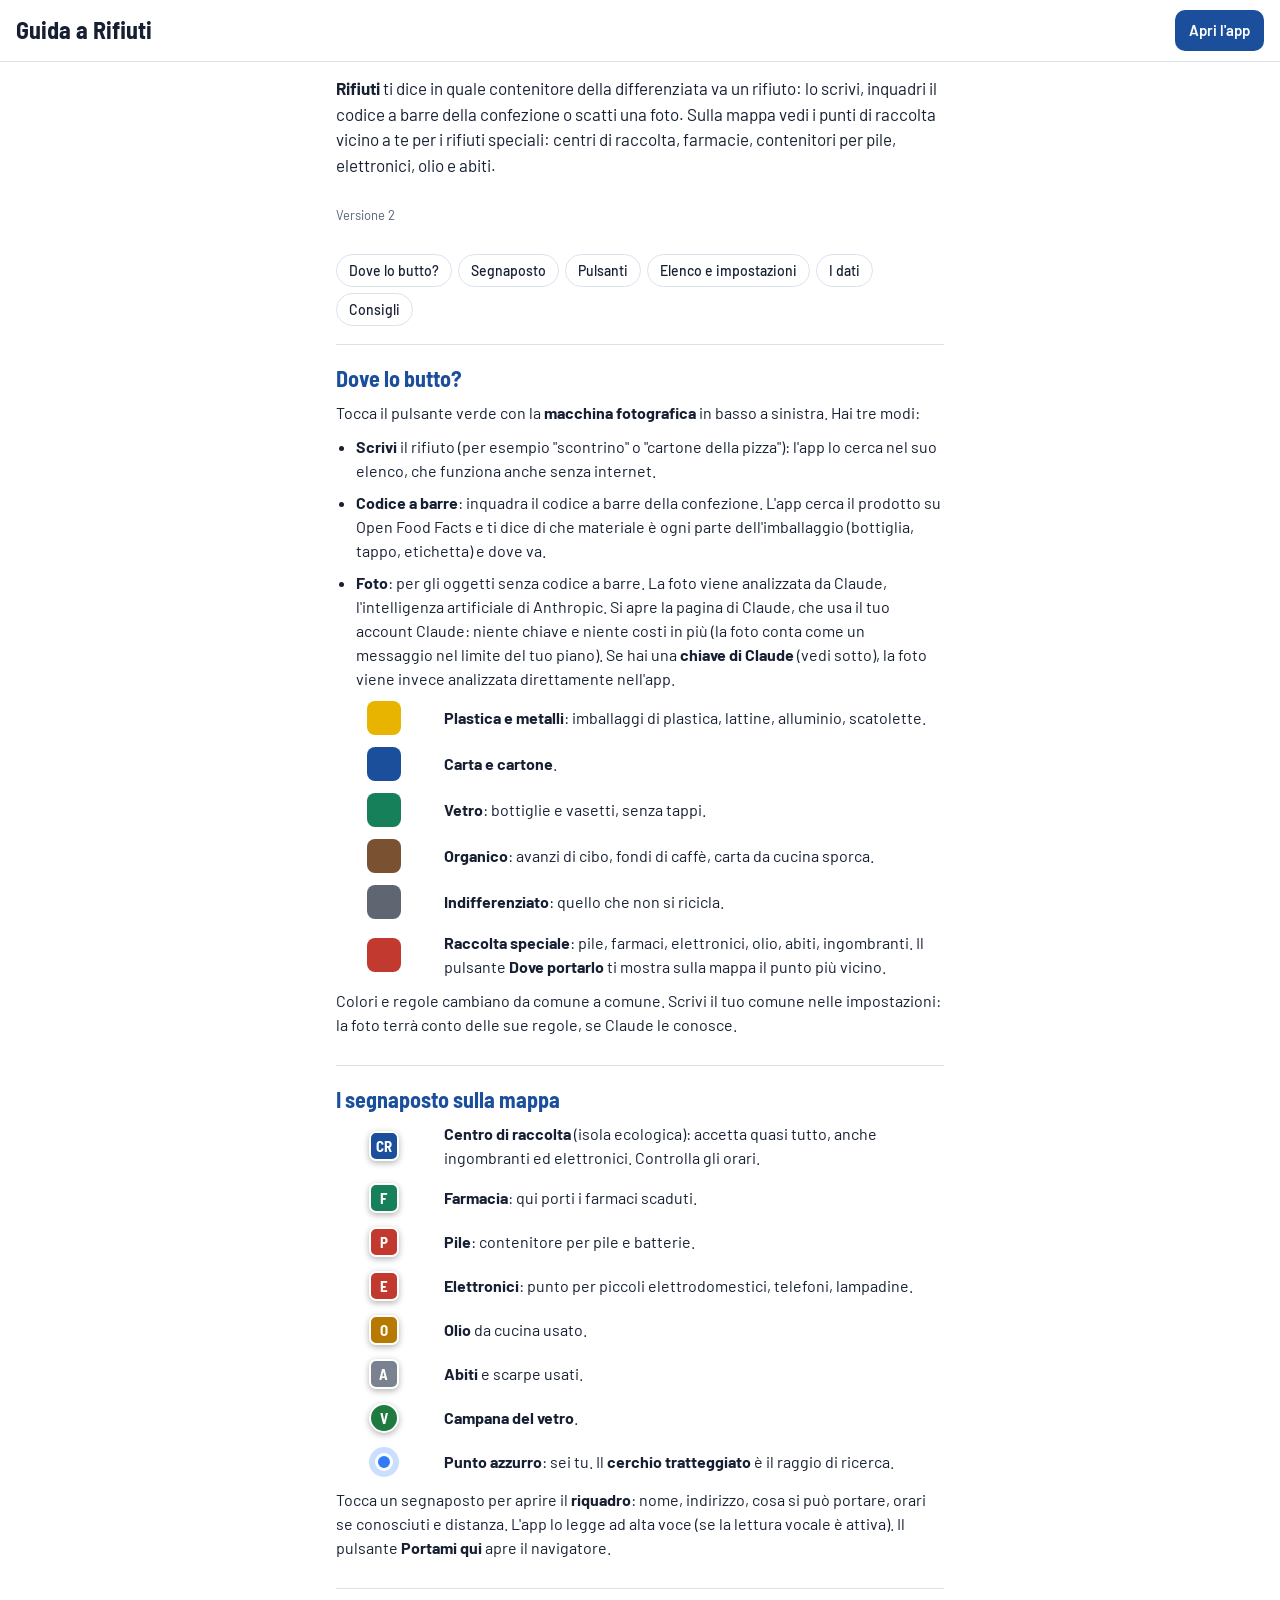
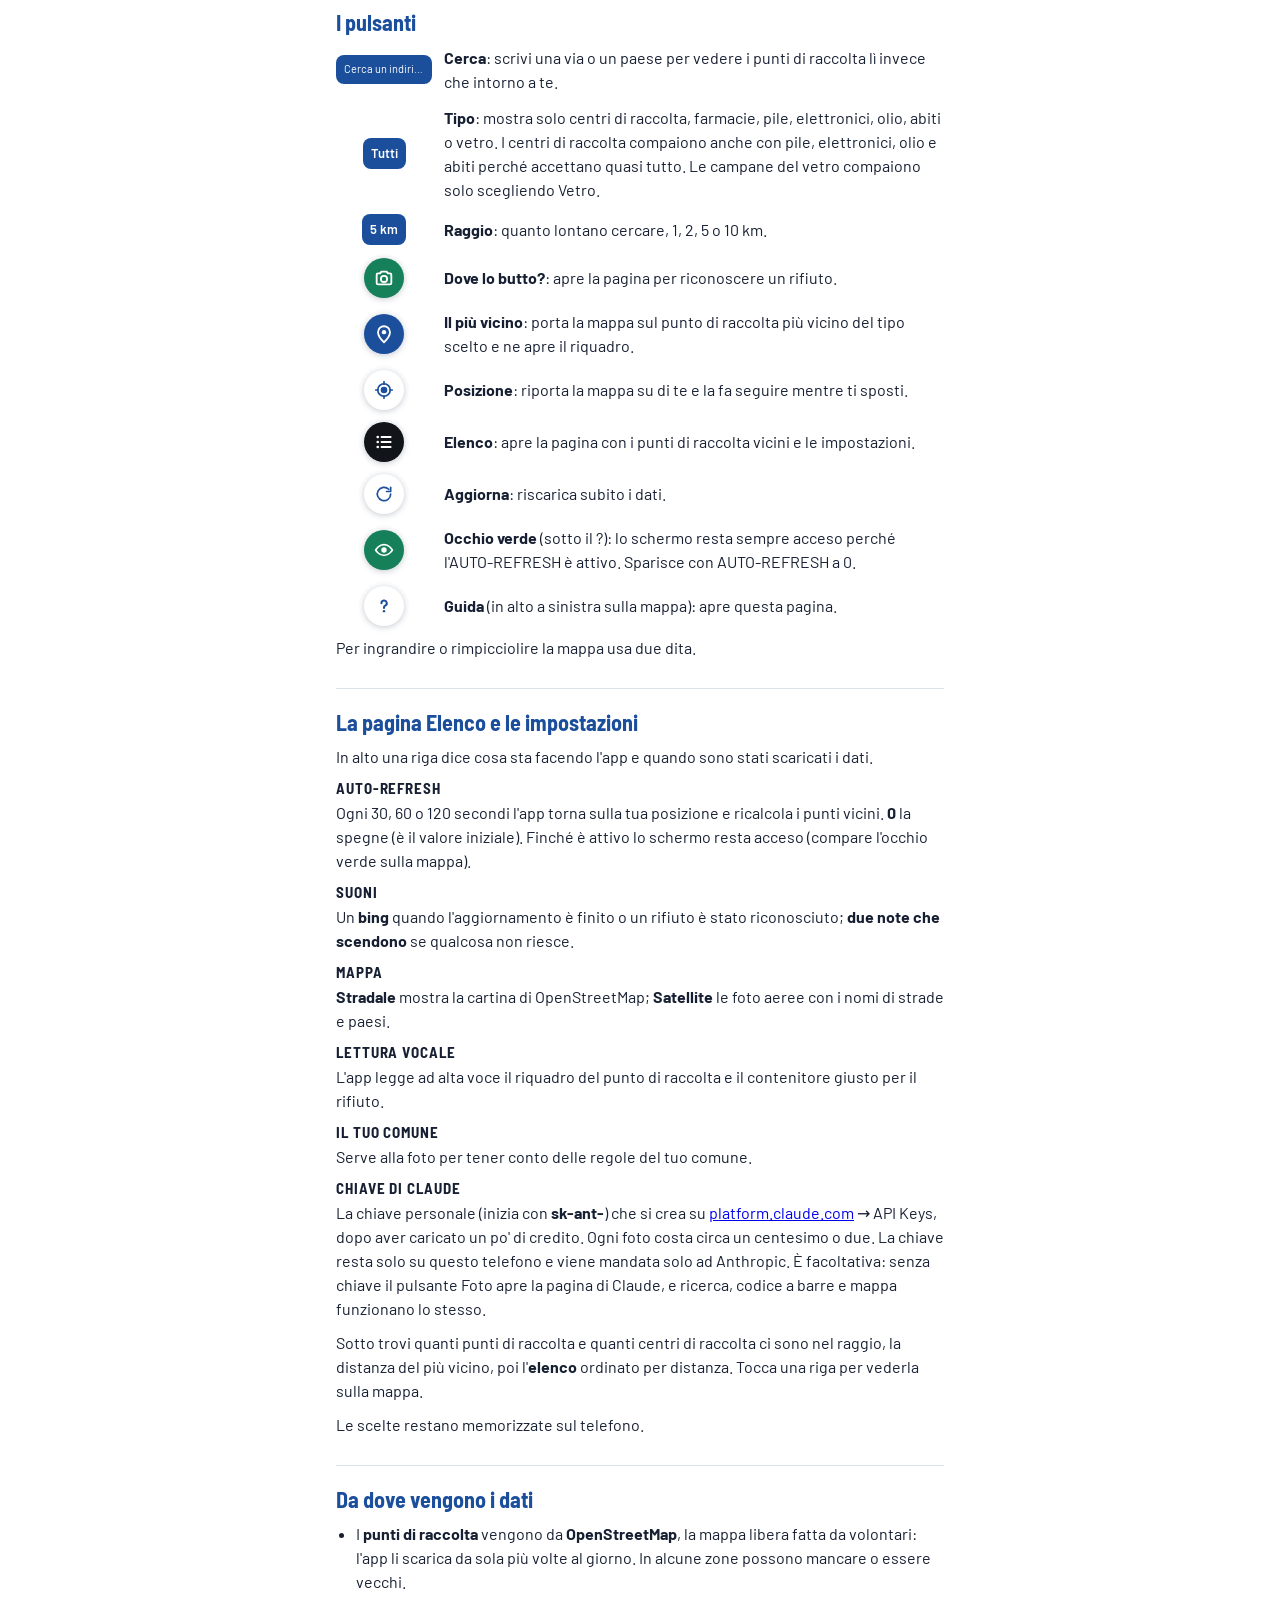
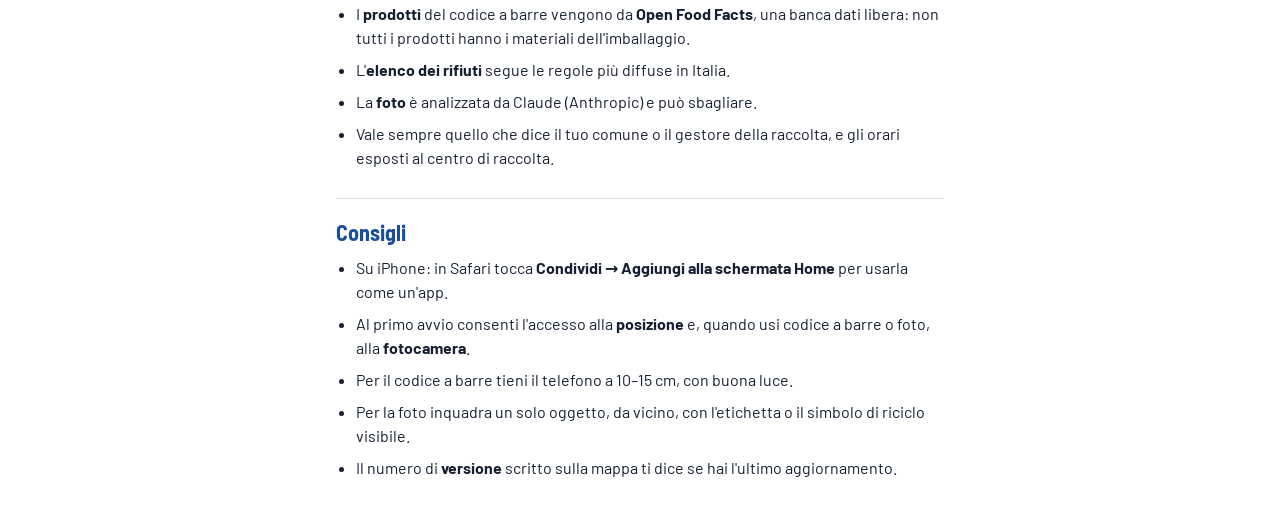
==== commit adae9db0: "Versione 2: senza chiave il pulsante Foto apre la pagina Claude Co-Authored-By: Claude Opus 5.5 (1M " ====
--- a/guida.html
+++ b/guida.html
@@ -11,7 +11,7 @@
   <link rel="preconnect" href="https://fonts.googleapis.com">
   <link rel="preconnect" href="https://fonts.gstatic.com" crossorigin>
   <link rel="stylesheet" href="https://fonts.googleapis.com/css2?family=Barlow+Semi+Condensed:wght@600;700&family=Barlow:wght@400;500;600&display=swap">
-  <link rel="stylesheet" href="style.css?v=1">
+  <link rel="stylesheet" href="style.css?v=2">
   <style>
     html, body { height: auto; }
     body { background: var(--superficie); }
@@ -43,7 +43,7 @@
           <ul class="g-punti">
             <li><b>Scrivi</b> il rifiuto (per esempio "scontrino" o "cartone della pizza"): l'app lo cerca nel suo elenco, che funziona anche senza internet.</li>
             <li><b>Codice a barre</b>: inquadra il codice a barre della confezione. L'app cerca il prodotto su Open Food Facts e ti dice di che materiale è ogni parte dell'imballaggio (bottiglia, tappo, etichetta) e dove va.</li>
-            <li><b>Foto</b>: per gli oggetti senza codice a barre. La foto viene analizzata da Claude, l'intelligenza artificiale di Anthropic. Serve la tua <b>chiave di Claude</b> (vedi sotto).</li>
+            <li><b>Foto</b>: per gli oggetti senza codice a barre. La foto viene analizzata da Claude, l'intelligenza artificiale di Anthropic. Si apre la pagina di Claude, che usa il tuo account Claude: niente chiave e niente costi in più (la foto conta come un messaggio nel limite del tuo piano). Se hai una <b>chiave di Claude</b> (vedi sotto), la foto viene invece analizzata direttamente nell'app.</li>
           </ul>
           <ul class="g-lista">
             <li><span class="g-segno"><span class="g-bin plastica"></span></span><div><b>Plastica e metalli</b>: imballaggi di plastica, lattine, alluminio, scatolette.</div></li>
@@ -107,7 +107,7 @@
             <dt>CHIAVE DI CLAUDE</dt>
             <dd>La chiave personale (inizia con <b>sk-ant-</b>) che si crea su <a href="https://platform.claude.com/" target="_blank" rel="noopener">platform.claude.com</a>
               → API Keys, dopo aver caricato un po' di credito. Ogni foto costa circa un centesimo o due. La chiave resta solo su questo telefono
-              e viene mandata solo ad Anthropic. Senza chiave funzionano lo stesso la ricerca, il codice a barre e la mappa.</dd>
+              e viene mandata solo ad Anthropic. È facoltativa: senza chiave il pulsante Foto apre la pagina di Claude, e ricerca, codice a barre e mappa funzionano lo stesso.</dd>
           </dl>
           <p>Sotto trovi quanti punti di raccolta e quanti centri di raccolta ci sono nel raggio, la distanza del più vicino, poi l'<b>elenco</b>
             ordinato per distanza. Tocca una riga per vederla sulla mappa.</p>
@@ -138,7 +138,7 @@
         </section>
       </div>
   </div>
-  <script src="config.js?v=1"></script>
+  <script src="config.js?v=2"></script>
   <script>document.getElementById("guida-versione").textContent = "Versione " + (window.RIFIUTI_CONFIG.versione || "");</script>
   <!-- Statistiche d'uso anonime, senza cookie: https://rifiuti.goatcounter.com -->
   <script data-goatcounter="https://rifiuti.goatcounter.com/count" async src="https://gc.zgo.at/count.js"></script>
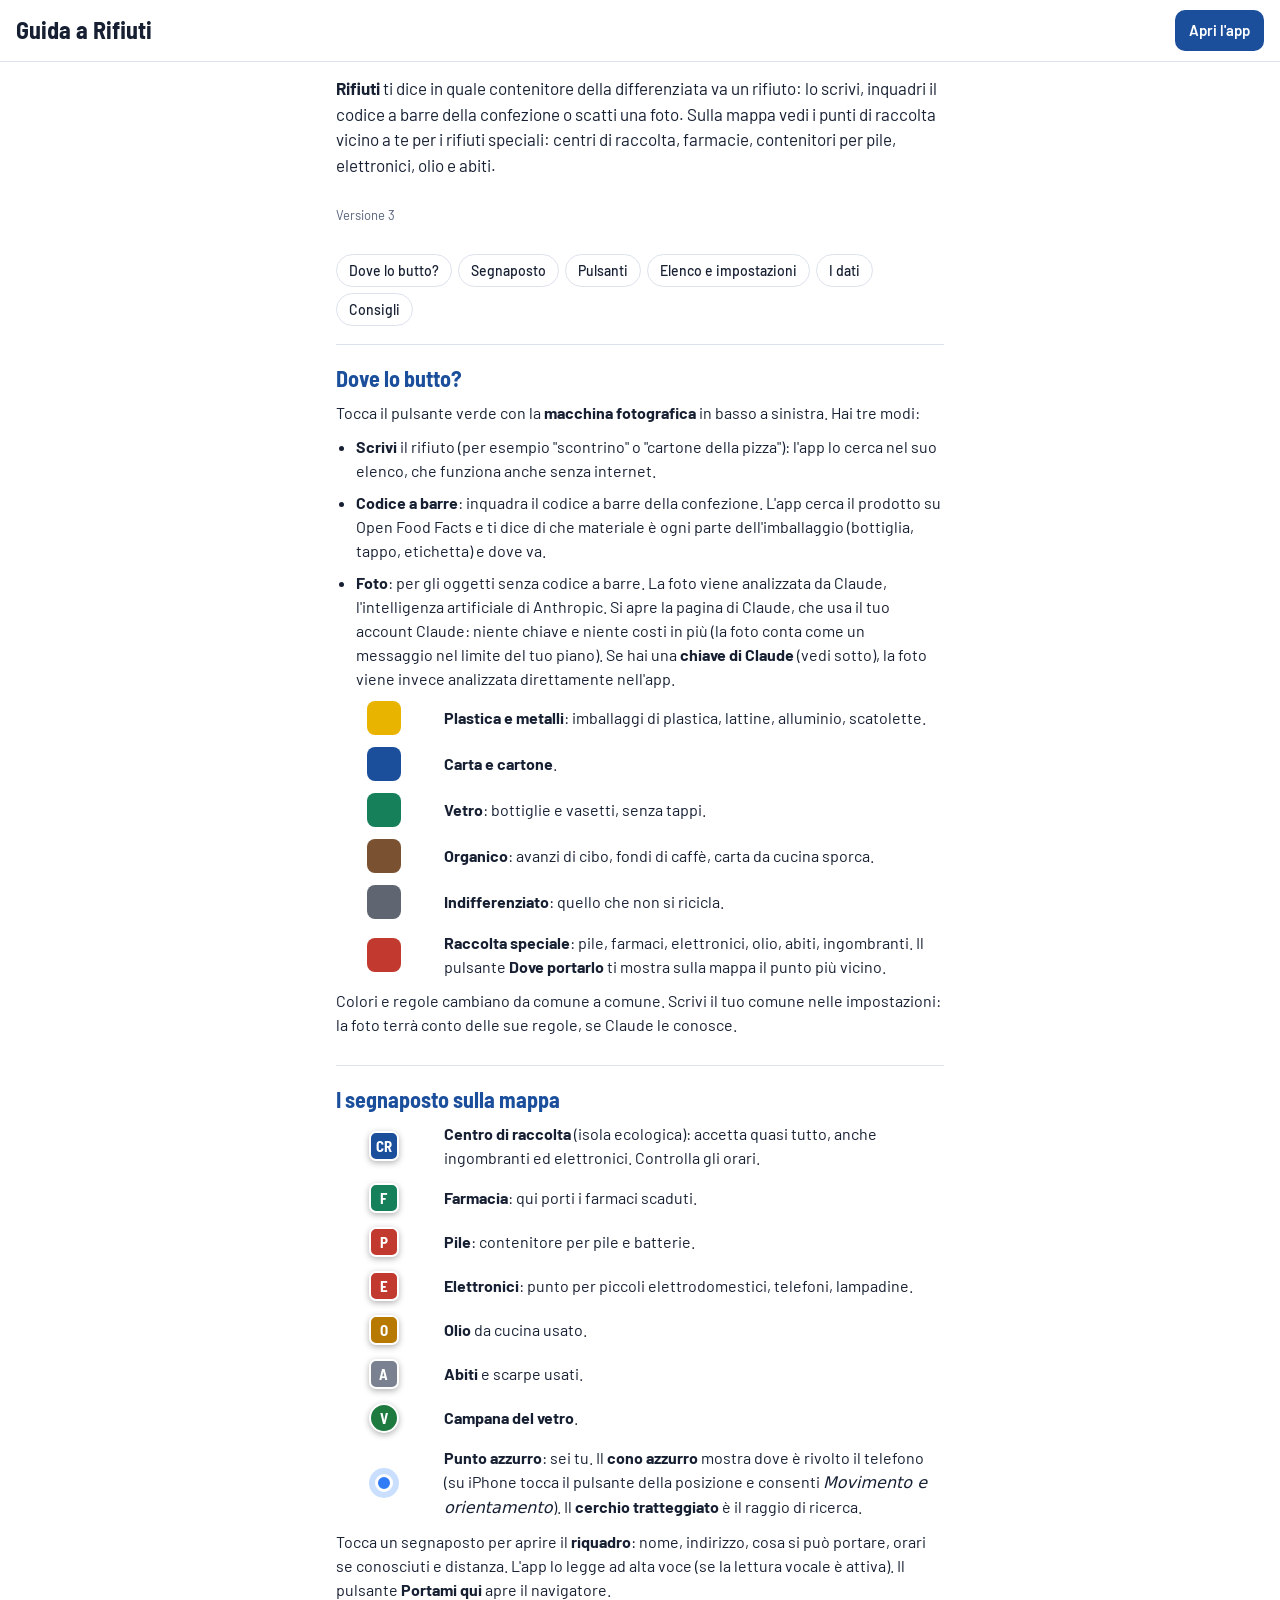
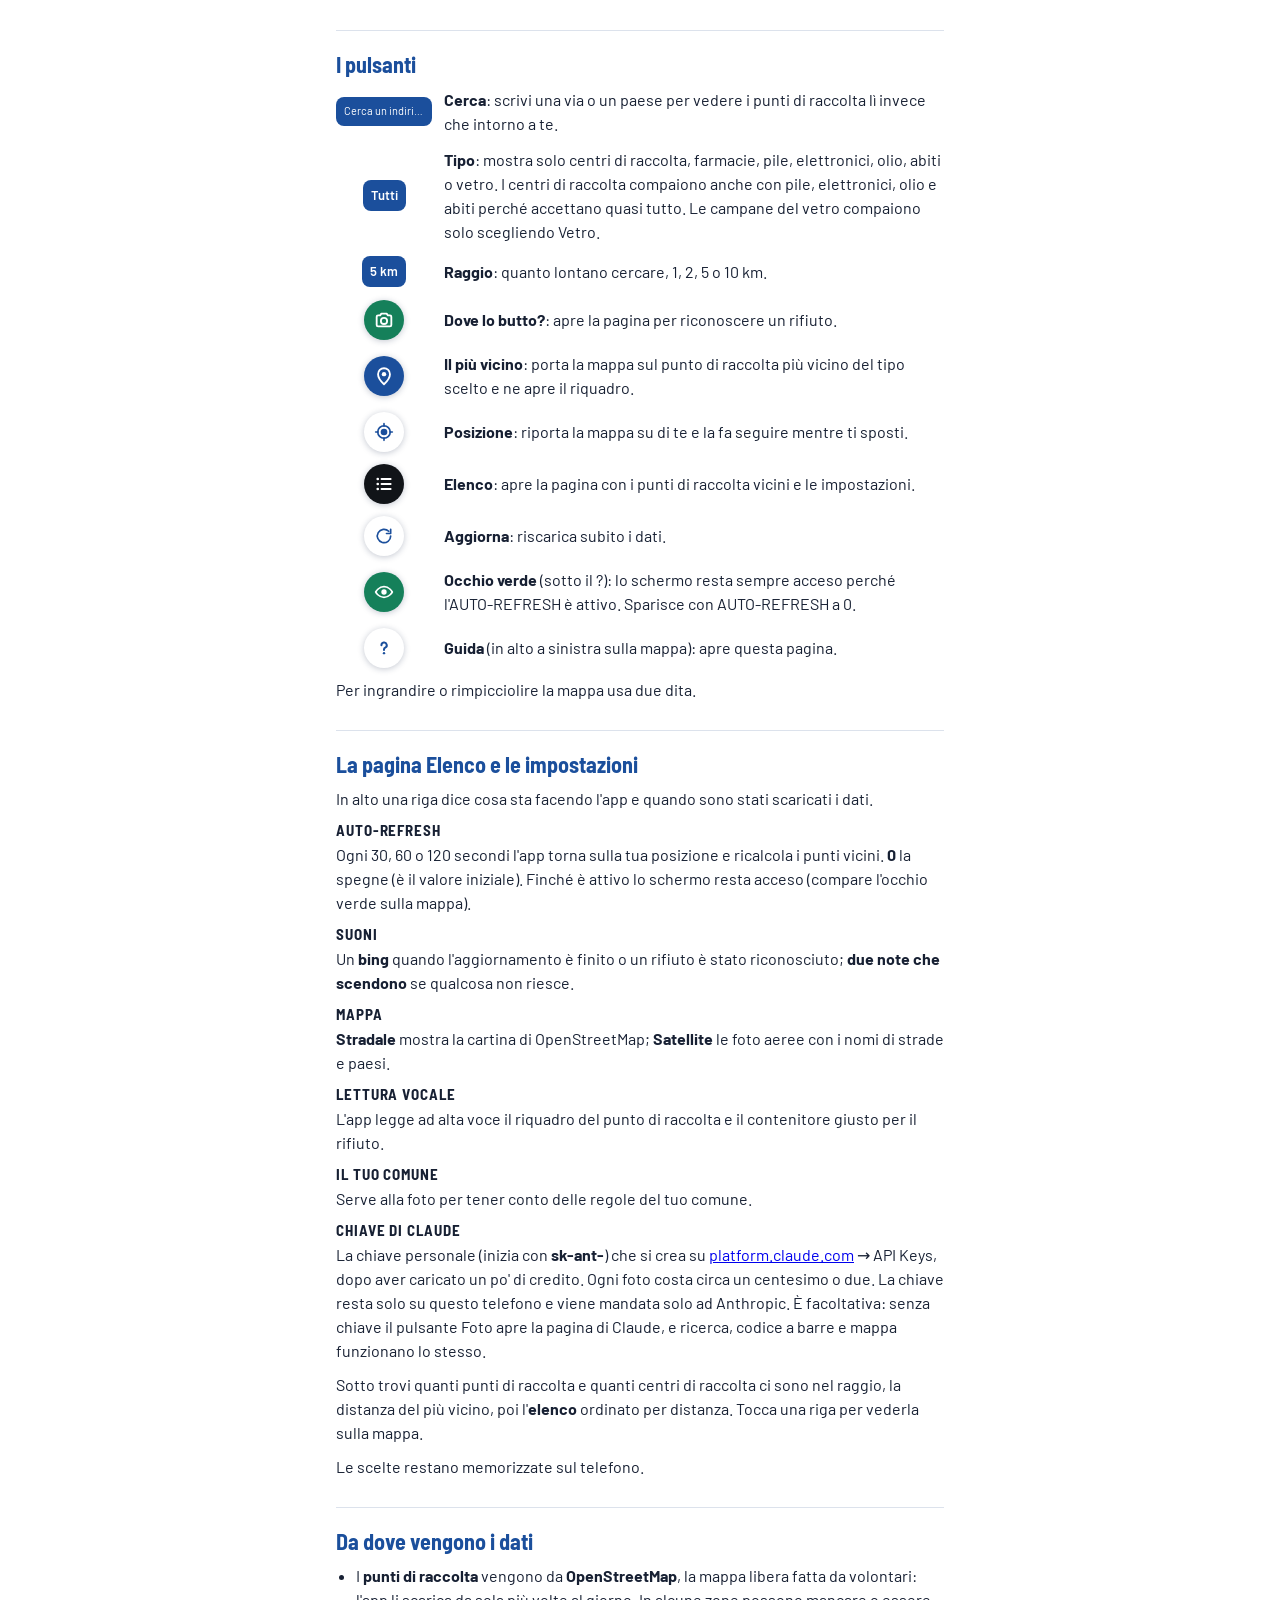
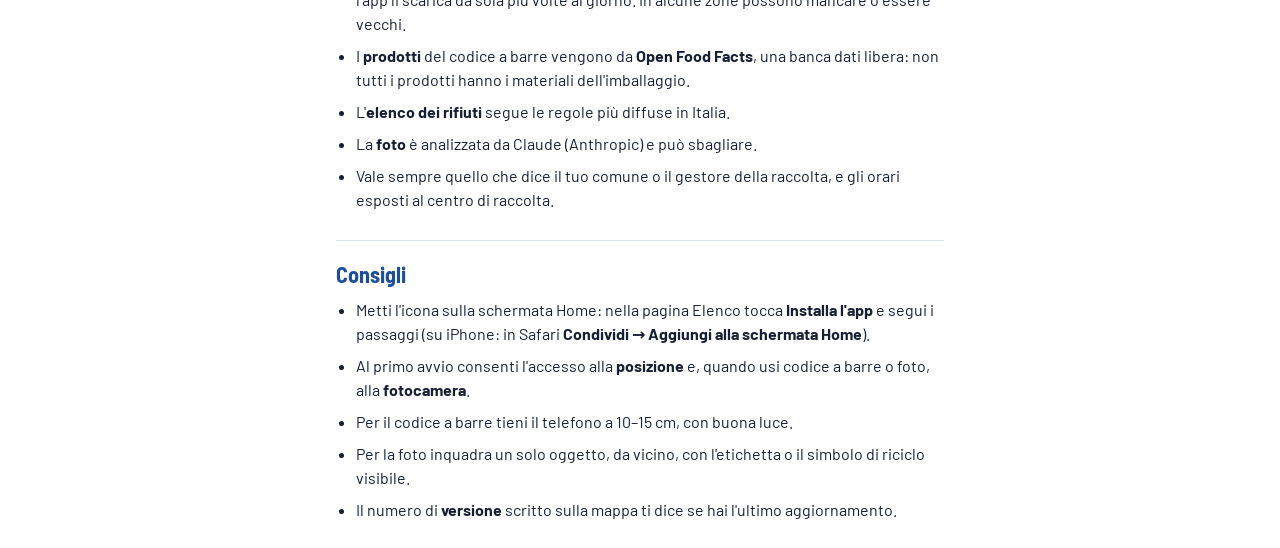
==== commit 6cb4fae7: "Riquadro «Installa l'app» e cono azzurro dell'orientamento sul pallino della posizione; versione 3 C" ====
--- a/guida.html
+++ b/guida.html
@@ -66,7 +66,7 @@
             <li><span class="g-segno"><span class="mk tipo giallo">O</span></span><div><b>Olio</b> da cucina usato.</div></li>
             <li><span class="g-segno"><span class="mk tipo grigio">A</span></span><div><b>Abiti</b> e scarpe usati.</div></li>
             <li><span class="g-segno"><span class="mk tipo vetro">V</span></span><div><b>Campana del vetro</b>.</div></li>
-            <li><span class="g-segno"><span class="io"></span></span><div><b>Punto azzurro</b>: sei tu. Il <b>cerchio tratteggiato</b> è il raggio di ricerca.</div></li>
+            <li><span class="g-segno"><span class="io"></span></span><div><b>Punto azzurro</b>: sei tu. Il <b>cono azzurro</b> mostra dove è rivolto il telefono (su iPhone tocca il pulsante della posizione e consenti <i>Movimento e orientamento</i>). Il <b>cerchio tratteggiato</b> è il raggio di ricerca.</div></li>
           </ul>
           <p>Tocca un segnaposto per aprire il <b>riquadro</b>: nome, indirizzo, cosa si può portare, orari se conosciuti e distanza.
             L'app lo legge ad alta voce (se la lettura vocale è attiva). Il pulsante <b>Portami qui</b> apre il navigatore.</p>
@@ -129,7 +129,7 @@
         <section id="g-consigli">
           <h3>Consigli</h3>
           <ul class="g-punti">
-            <li>Su iPhone: in Safari tocca <b>Condividi → Aggiungi alla schermata Home</b> per usarla come un'app.</li>
+            <li>Metti l'icona sulla schermata Home: nella pagina Elenco tocca <b>Installa l'app</b> e segui i passaggi (su iPhone: in Safari <b>Condividi → Aggiungi alla schermata Home</b>).</li>
             <li>Al primo avvio consenti l'accesso alla <b>posizione</b> e, quando usi codice a barre o foto, alla <b>fotocamera</b>.</li>
             <li>Per il codice a barre tieni il telefono a 10–15 cm, con buona luce.</li>
             <li>Per la foto inquadra un solo oggetto, da vicino, con l'etichetta o il simbolo di riciclo visibile.</li>
--- a/style.css
+++ b/style.css
@@ -306,6 +306,15 @@
   border: 2px solid var(--libero); animation: pulsa 2s ease-out infinite;
 }
 @keyframes pulsa { from { transform: scale(1); opacity: .9; } to { transform: scale(2.2); opacity: 0; } }
+/* Cono dell'orientamento (bussola.js): parte dal centro del pallino, come in Google Maps */
+.io-box { position: relative; width: 18px; height: 18px; }
+.io-cono {
+  position: absolute; left: -9px; bottom: 9px; width: 36px; height: 42px;
+  transform-origin: 50% 100%; pointer-events: none;
+  background: radial-gradient(circle at 50% 100%, rgba(47,124,246,.8) 0, rgba(47,124,246,.45) 50%, rgba(47,124,246,.05) 100%);
+  clip-path: polygon(50% 100%, 0 0, 100% 0);
+}
+.io-box .io { position: relative; }
 .io {
   width: 18px; height: 18px; border-radius: 50%;
   background: #2f7cf6; border: 3px solid #fff; box-shadow: 0 0 0 6px rgba(47,124,246,.25);
@@ -503,3 +512,36 @@
 @media (prefers-reduced-motion: reduce) {
   .mirino::after, .scheda { animation: none; }
 }
+
+/* ---- Installa l'app: riquadro in basso e voce nella pagina Elenco ---- */
+.btn-installa {
+  display: flex; align-items: center; gap: 12px; width: 100%; text-align: left;
+  padding: 10px 12px; border-radius: 12px; border: 2px solid var(--blu);
+  background: var(--superficie); color: var(--testo);
+}
+.btn-installa img { border-radius: 9px; flex: none; }
+.btn-installa b { display: block; font: 700 18px/1.15 var(--font-display); color: var(--blu); }
+.btn-installa small { display: block; font-size: 14px; color: var(--testo-2); }
+.installa {
+  position: fixed; left: 12px; right: 12px; margin-inline: auto; z-index: 1700;
+  bottom: calc(12px + env(safe-area-inset-bottom, 0px));
+  max-width: 480px; max-height: calc(100% - 24px); overflow-y: auto;
+  padding: 16px; border-radius: 18px; background: var(--superficie); color: var(--testo);
+  box-shadow: 0 10px 40px rgba(10, 20, 40, .35); border: 1px solid var(--bordo);
+  animation: entra .25s ease-out;
+}
+.installa-testa { display: flex; gap: 12px; align-items: flex-start; }
+.installa-testa img { border-radius: 12px; flex: none; }
+.installa-testa h2 { margin: 0 0 4px; font: 700 21px/1.15 var(--font-display); }
+.installa-testa p { margin: 0; font-size: 15px; color: var(--testo-2); }
+.installa-corpo { margin-top: 10px; font-size: 16px; line-height: 1.45; }
+.installa-corpo p { margin: 8px 0 0; }
+.ins-passi { margin: 8px 0 0; padding-left: 26px; }
+.ins-passi li { margin: 6px 0; }
+.ins-ico { vertical-align: -5px; margin: 0 2px; }
+.ins-nota { font-size: 14px; color: var(--testo-2); }
+.installa-azioni { display: flex; gap: 10px; margin-top: 14px; }
+.installa-azioni button { flex: 1; min-height: 48px; border-radius: 12px; font: 700 18px/1 var(--font-display); }
+.installa-dopo { border: 2px solid var(--bordo); background: var(--superficie); color: var(--testo-2); }
+.installa-ok { border: 0; background: var(--blu); color: var(--su-colore); }
+@media (prefers-reduced-motion: reduce) { .installa { animation: none; } }
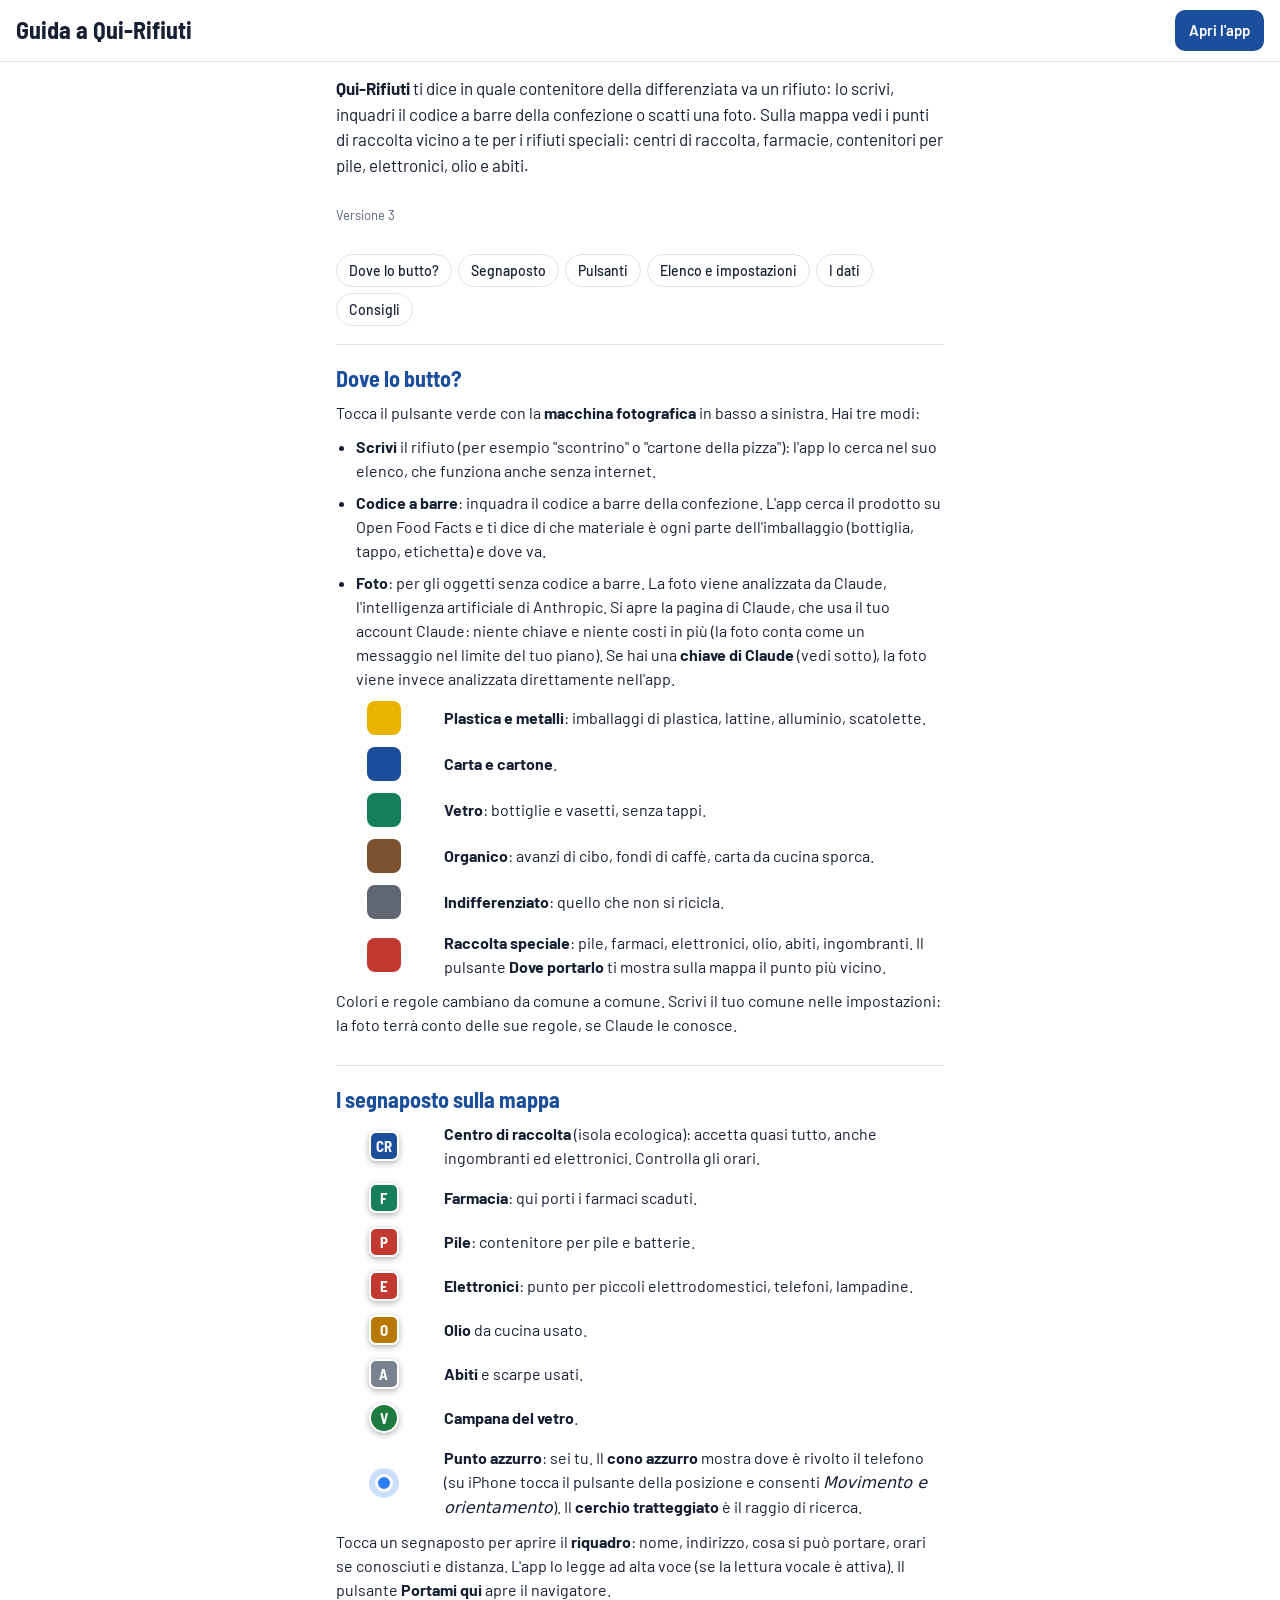
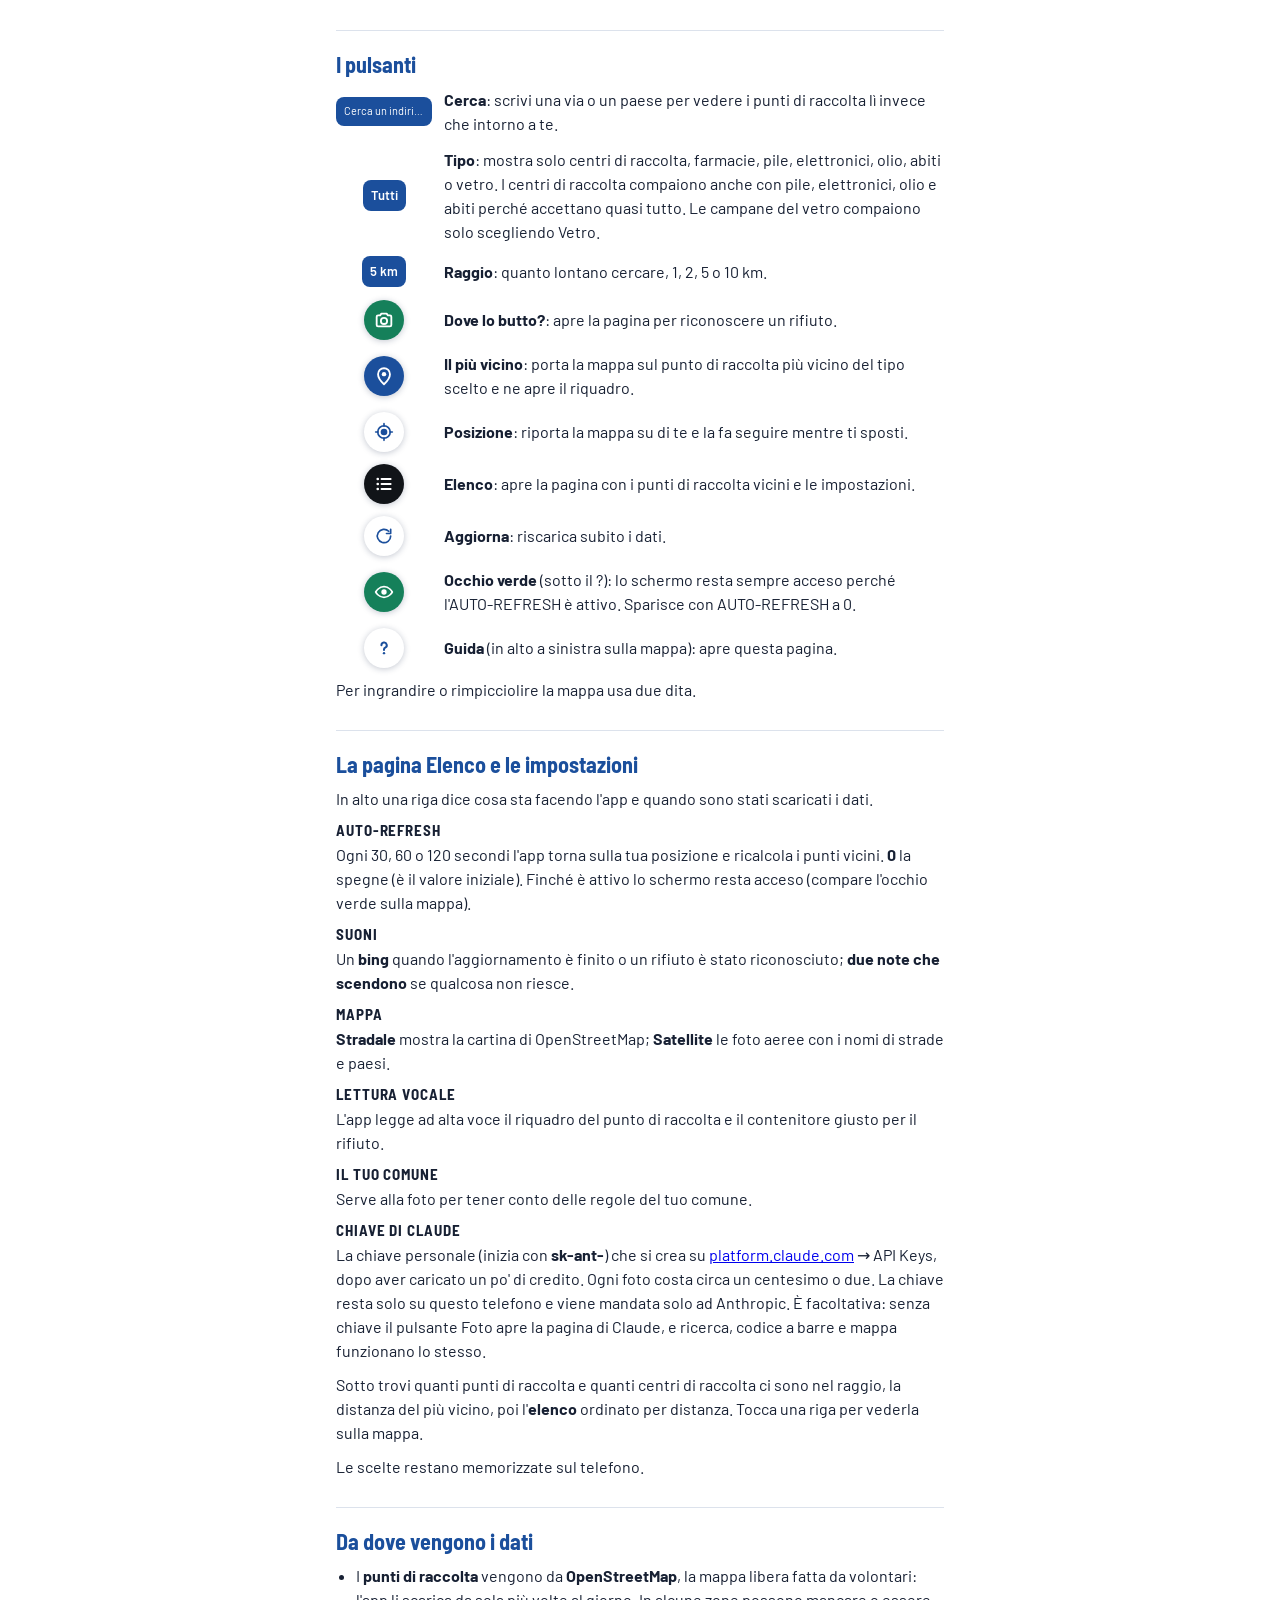
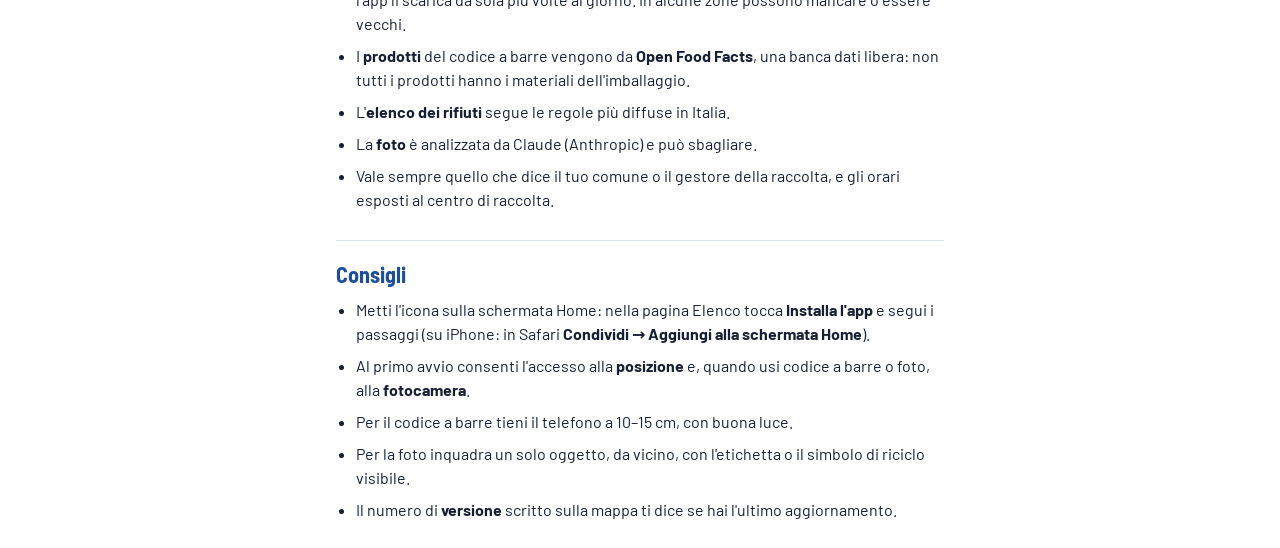
==== commit f88fa14c: "Nome Qui-Rifiuti e indirizzi del nuovo account quivicino Il nome dell'app diventa Qui-Rifiuti nei pu" ====
--- a/guida.html
+++ b/guida.html
@@ -3,8 +3,8 @@
 <head>
   <meta charset="utf-8">
   <meta name="viewport" content="width=device-width, initial-scale=1, viewport-fit=cover">
-  <title>Guida a Rifiuti</title>
-  <meta name="description" content="Come si usa Rifiuti: dove lo butto, segnaposto, pulsanti, impostazioni e provenienza dei dati">
+  <title>Guida a Qui-Rifiuti</title>
+  <meta name="description" content="Come si usa Qui-Rifiuti: dove lo butto, segnaposto, pulsanti, impostazioni e provenienza dei dati">
   <meta name="theme-color" content="#1b4f9c">
   <link rel="icon" href="icon.svg" type="image/svg+xml">
   <link rel="apple-touch-icon" href="apple-touch-icon.png">
@@ -23,11 +23,11 @@
 <body>
   <div class="pagina-guida">
     <header class="pannello-testa">
-      <h2>Guida a Rifiuti</h2>
+      <h2>Guida a Qui-Rifiuti</h2>
       <a class="apri-app" href="./">Apri l'app</a>
     </header>
     <div class="pannello-corpo guida-corpo">
-        <p class="g-intro"><b>Rifiuti</b> ti dice in quale contenitore della differenziata va un rifiuto: lo scrivi, inquadri il codice a barre
+        <p class="g-intro"><b>Qui-Rifiuti</b> ti dice in quale contenitore della differenziata va un rifiuto: lo scrivi, inquadri il codice a barre
           della confezione o scatti una foto. Sulla mappa vedi i punti di raccolta vicino a te per i rifiuti speciali:
           centri di raccolta, farmacie, contenitori per pile, elettronici, olio e abiti.</p>
         <p class="g-versione" id="guida-versione"></p>
--- a/style.css
+++ b/style.css
@@ -1,4 +1,4 @@
-/* Rifiuti – stesso aspetto di Distributori, Colonnine e PostoLibero: mappa a tutto schermo con pulsanti tondi,
+/* Rifiuti – stesso aspetto di Distributori, Colonnine e Qui-Parking: mappa a tutto schermo con pulsanti tondi,
    le pagine Elenco, Dove lo butto? e Guida sono a tutto schermo. Palette della segnaletica stradale italiana. */
 :root {
   --blu: #1b4f9c;
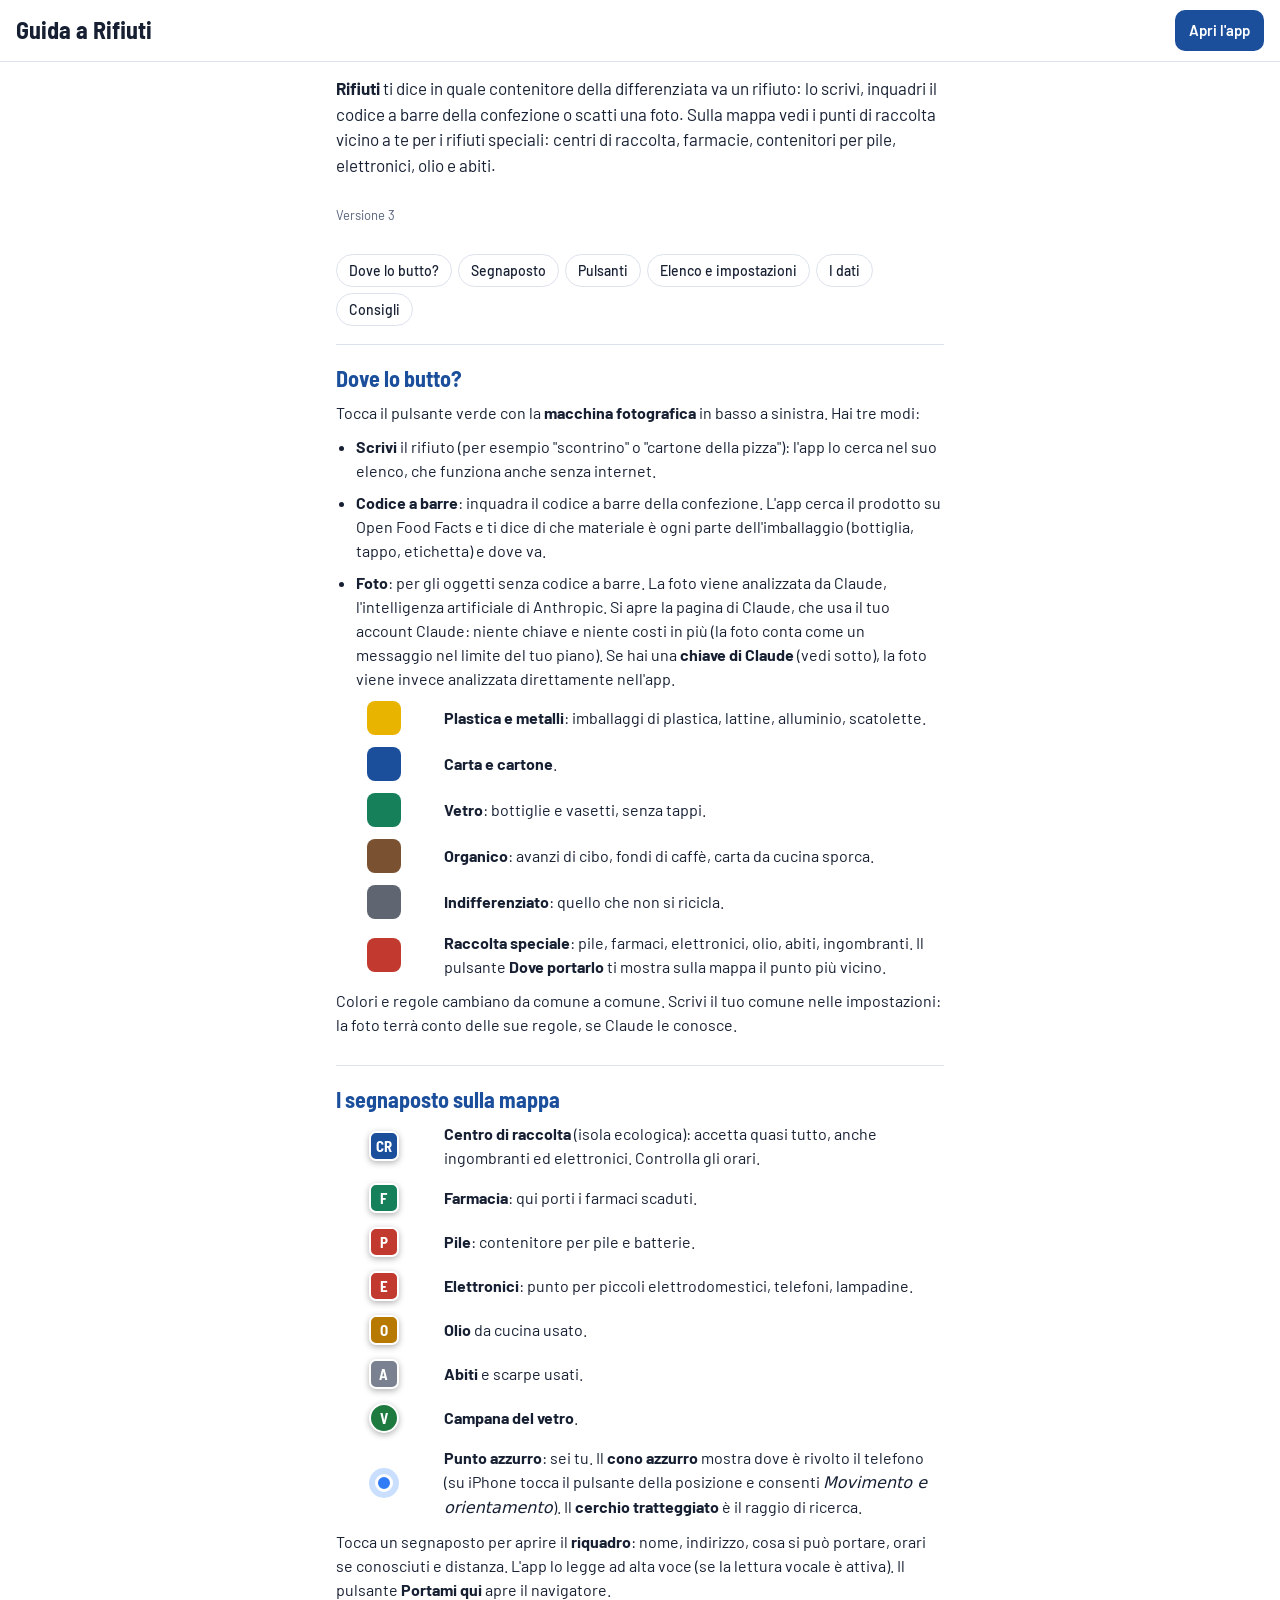
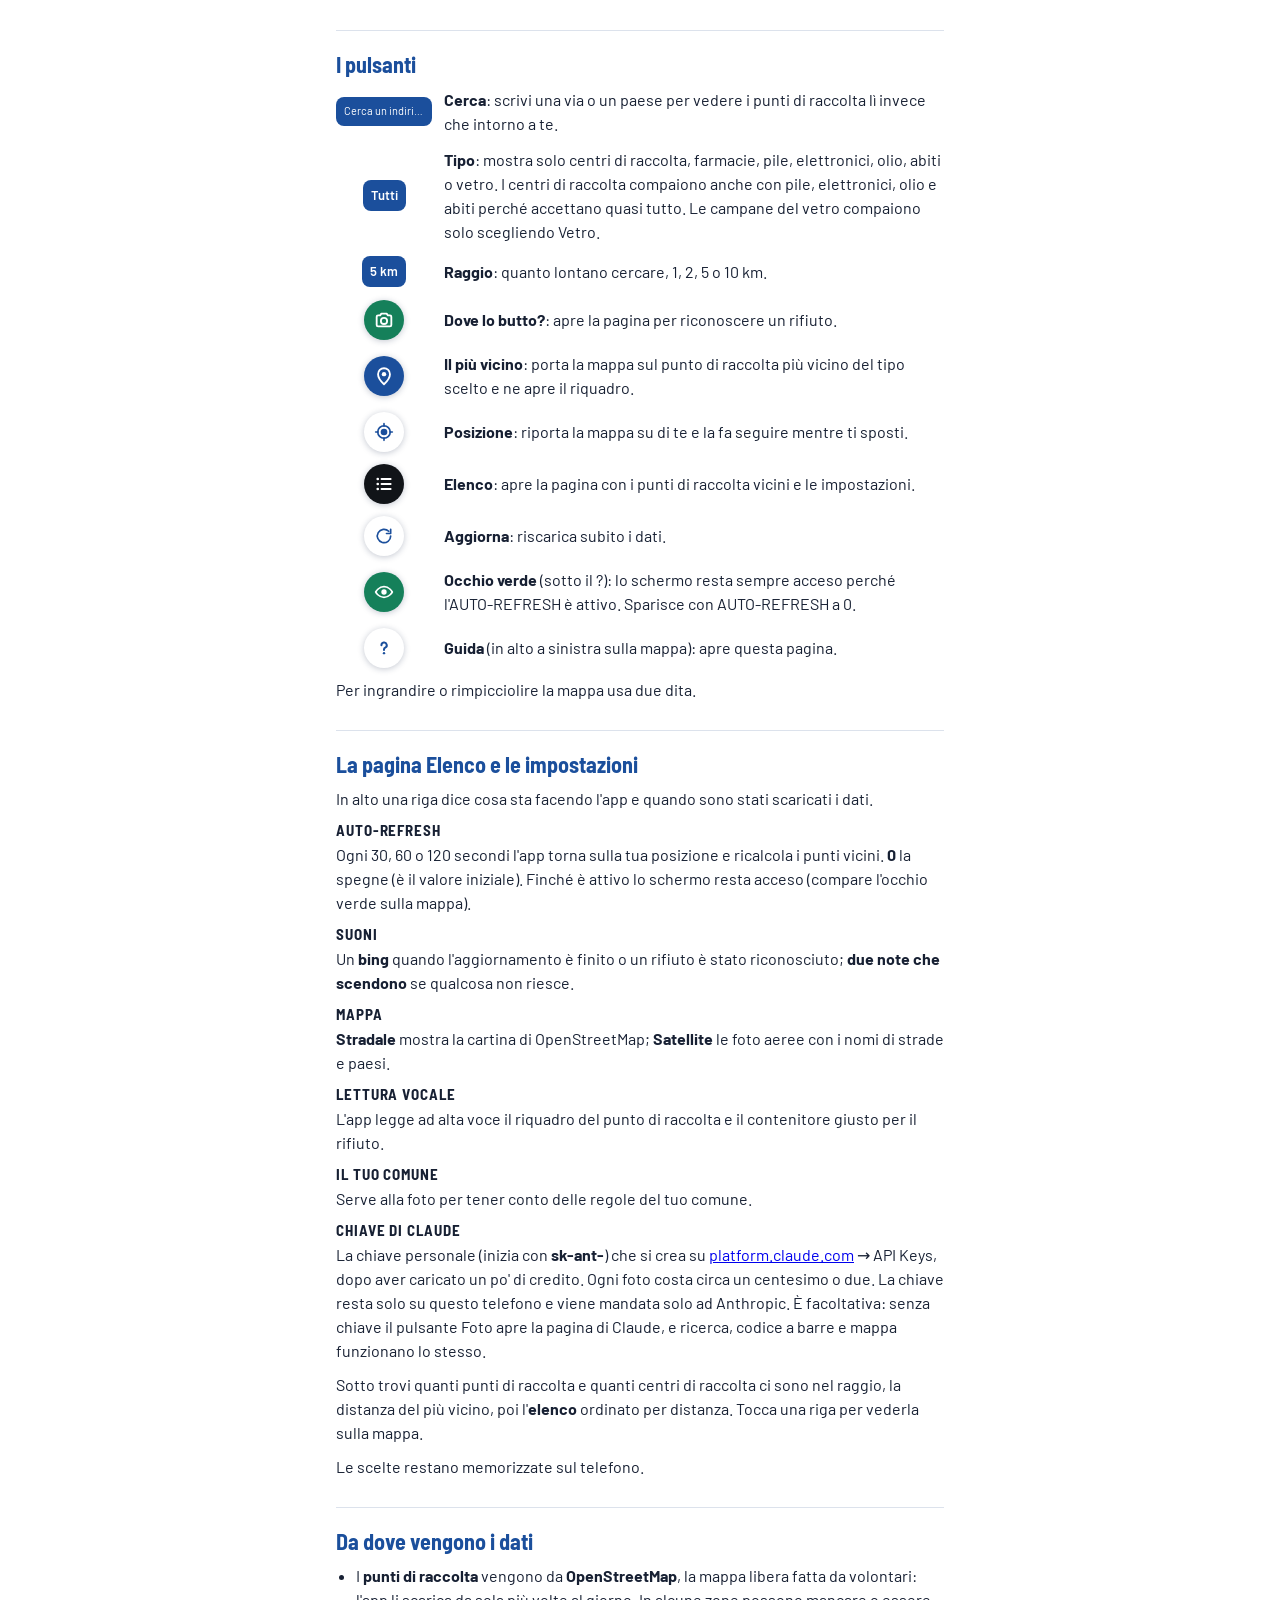
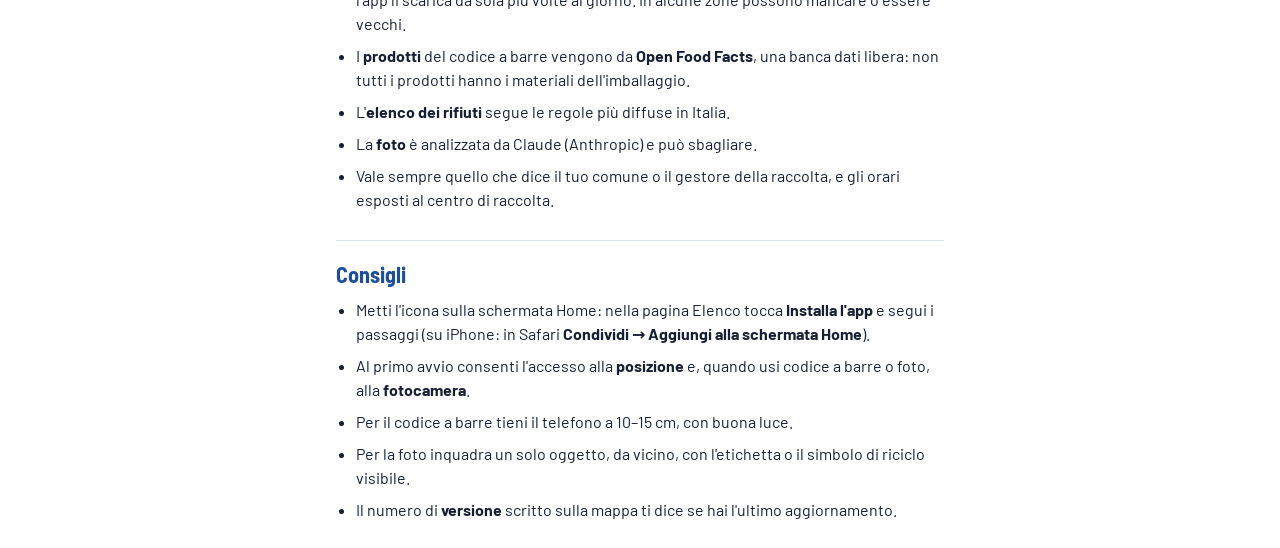
==== commit 45e36152: "GoatCounter: conta a parte le visite dei dispositivi del team Un dispositivo aperto una volta con ?g" ====
--- a/guida.html
+++ b/guida.html
@@ -3,8 +3,8 @@
 <head>
   <meta charset="utf-8">
   <meta name="viewport" content="width=device-width, initial-scale=1, viewport-fit=cover">
-  <title>Guida a Qui-Rifiuti</title>
-  <meta name="description" content="Come si usa Qui-Rifiuti: dove lo butto, segnaposto, pulsanti, impostazioni e provenienza dei dati">
+  <title>Guida a Rifiuti</title>
+  <meta name="description" content="Come si usa Rifiuti: dove lo butto, segnaposto, pulsanti, impostazioni e provenienza dei dati">
   <meta name="theme-color" content="#1b4f9c">
   <link rel="icon" href="icon.svg" type="image/svg+xml">
   <link rel="apple-touch-icon" href="apple-touch-icon.png">
@@ -23,11 +23,11 @@
 <body>
   <div class="pagina-guida">
     <header class="pannello-testa">
-      <h2>Guida a Qui-Rifiuti</h2>
+      <h2>Guida a Rifiuti</h2>
       <a class="apri-app" href="./">Apri l'app</a>
     </header>
     <div class="pannello-corpo guida-corpo">
-        <p class="g-intro"><b>Qui-Rifiuti</b> ti dice in quale contenitore della differenziata va un rifiuto: lo scrivi, inquadri il codice a barre
+        <p class="g-intro"><b>Rifiuti</b> ti dice in quale contenitore della differenziata va un rifiuto: lo scrivi, inquadri il codice a barre
           della confezione o scatti una foto. Sulla mappa vedi i punti di raccolta vicino a te per i rifiuti speciali:
           centri di raccolta, farmacie, contenitori per pile, elettronici, olio e abiti.</p>
         <p class="g-versione" id="guida-versione"></p>
@@ -140,7 +140,31 @@
   </div>
   <script src="config.js?v=2"></script>
   <script>document.getElementById("guida-versione").textContent = "Versione " + (window.RIFIUTI_CONFIG.versione || "");</script>
-  <!-- Statistiche d'uso anonime, senza cookie: https://rifiuti.goatcounter.com -->
-  <script data-goatcounter="https://rifiuti.goatcounter.com/count" async src="https://gc.zgo.at/count.js"></script>
+  <!-- Statistiche d'uso anonime, senza cookie: https://rifiuti.goatcounter.com
+       I dispositivi del team (segnati una volta aprendo l'app con ?gc_team=nome-dispositivo,
+       tolti con ?gc_team=off) contano a parte su https://quivicino-team.goatcounter.com -->
+  <script>
+    (function () {
+      var endpoint = "https://rifiuti.goatcounter.com/count";
+      try {
+        var q = new URLSearchParams(location.search).get("gc_team");
+        if (q === "off") { localStorage.removeItem("gc_team"); alert("Questo dispositivo ora conta come un visitatore normale."); }
+        else if (q) {
+          q = q.toLowerCase().replace(/[^a-z0-9-]/g, "");
+          if (q) { localStorage.setItem("gc_team", q); alert("Dispositivo segnato come \u201c" + q + "\u201d: le visite contano a parte."); }
+        }
+        var team = localStorage.getItem("gc_team");
+        if (team) {
+          endpoint = "https://quivicino-team.goatcounter.com/count";
+          window.goatcounter = { path: function (p) { return "/" + team + p.split("?")[0]; } };
+        }
+      } catch (e) {}
+      var s = document.createElement("script");
+      s.async = true;
+      s.src = "https://gc.zgo.at/count.js";
+      s.setAttribute("data-goatcounter", endpoint);
+      document.head.appendChild(s);
+    })();
+  </script>
 </body>
 </html>
